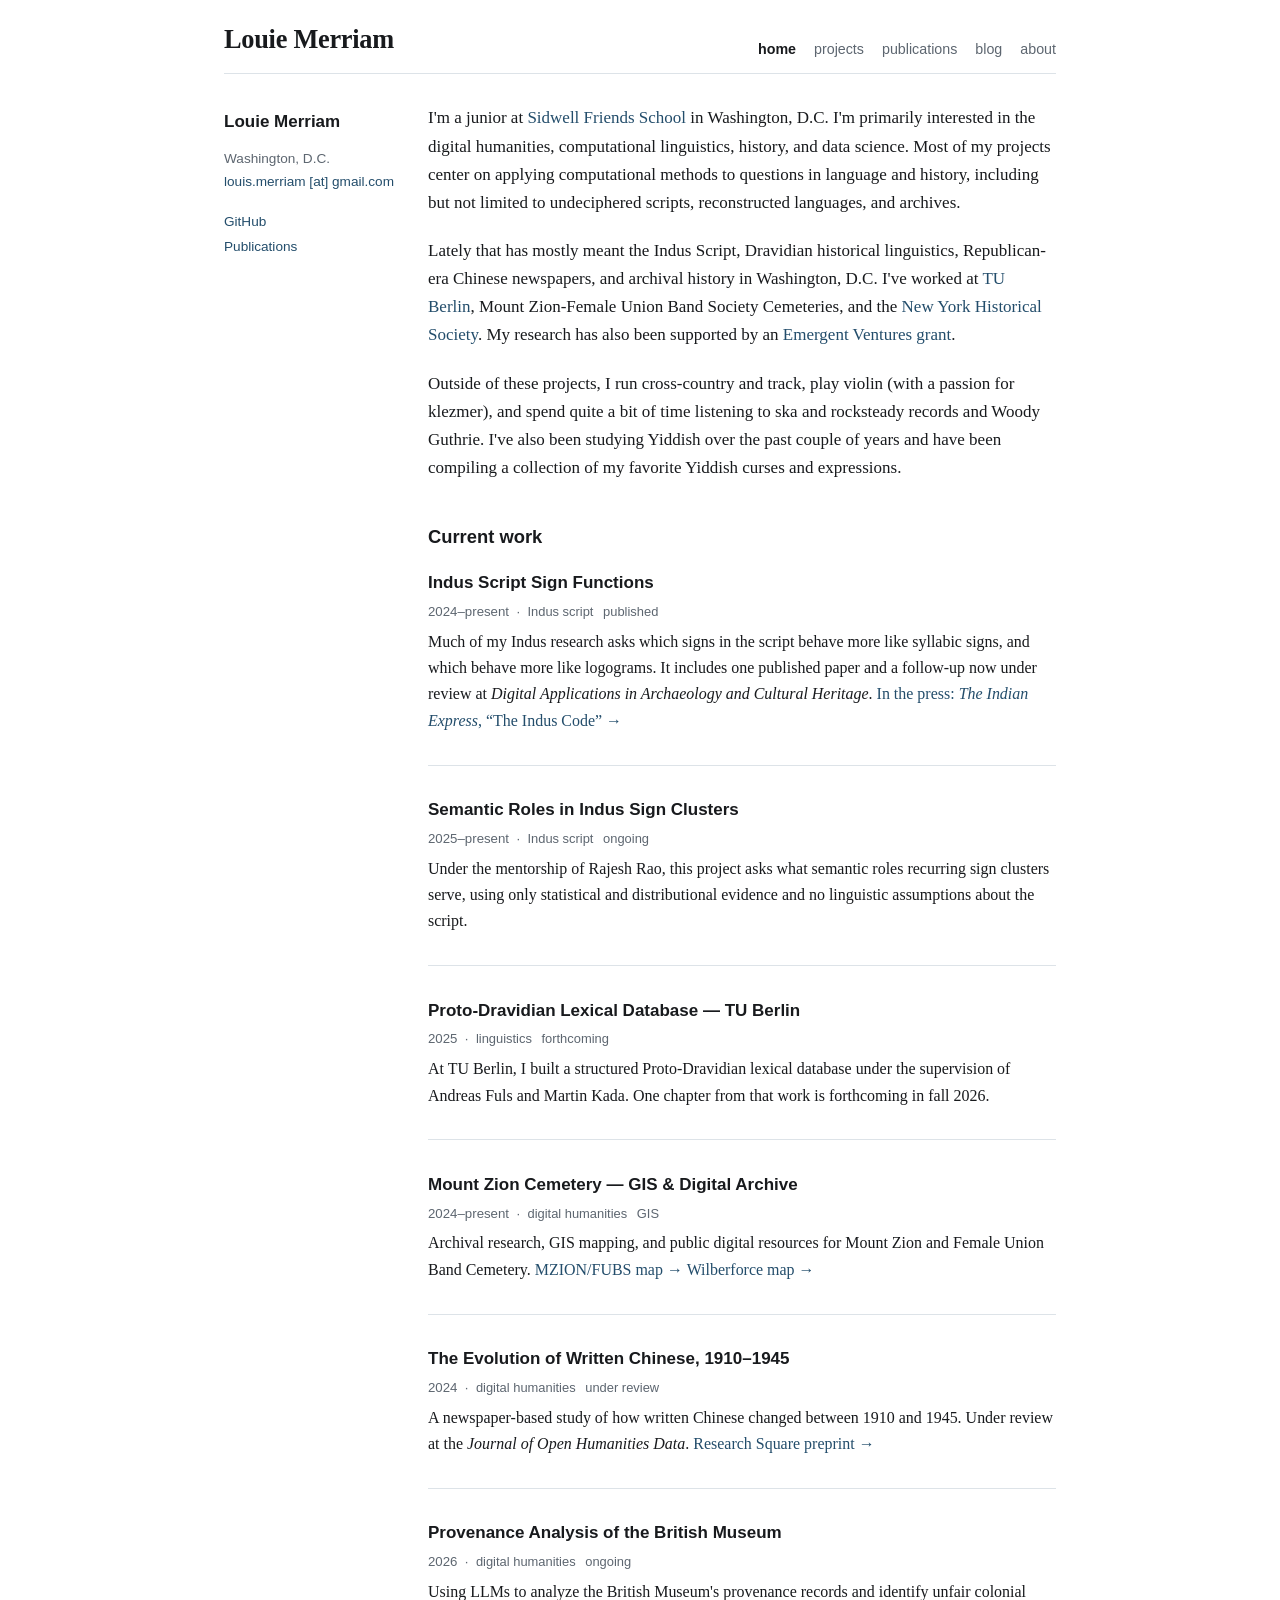
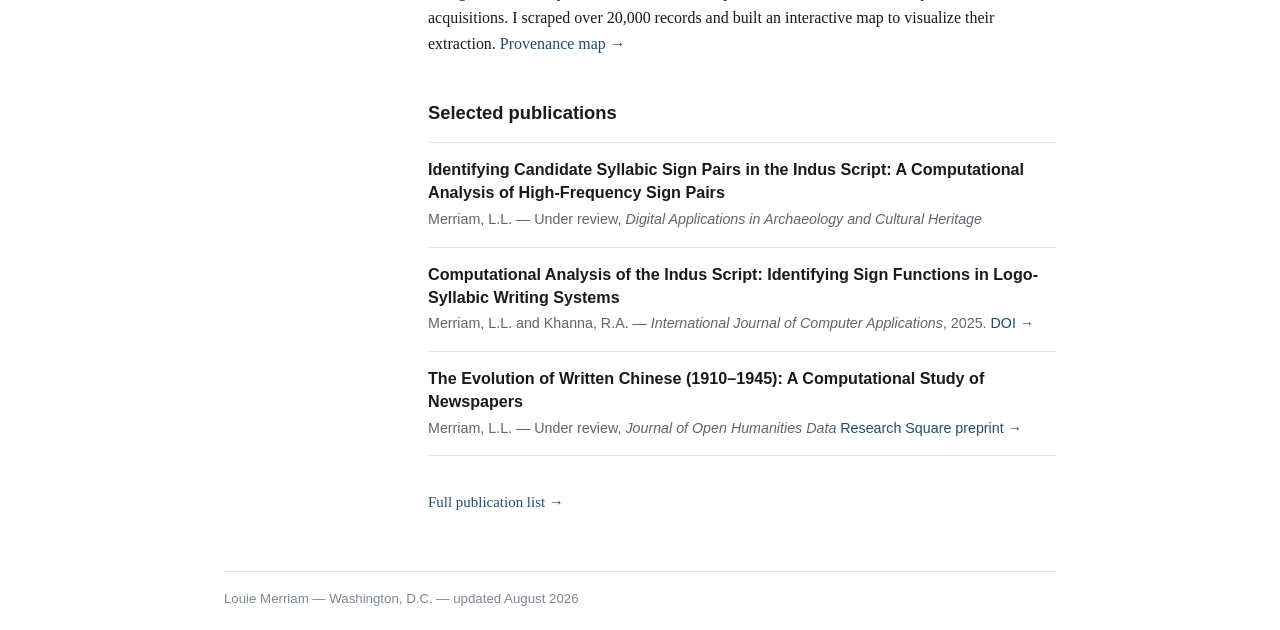
==== index.html @ 67950014 "Show provenance map image and link on British Museum project" ====
<!DOCTYPE html>
<html lang="en">
<head>
  <meta charset="UTF-8" />
  <meta name="google-site-verification" content="Kut7TgeoSuJ6l5cVgobscw1ENSbXZIxrDAJoOag9uU8" />
  <meta name="viewport" content="width=device-width, initial-scale=1.0" />
  <title>Louie Merriam</title>
  <meta name="description" content="Louie Merriam &mdash; researcher at Sidwell Friends School working on computational linguistics, undeciphered scripts, digital humanities, and archival history." />
  <meta property="og:title" content="Louie Merriam" />
  <meta property="og:description" content="Researcher working on computational linguistics, undeciphered scripts, digital humanities, and archival history." />
  <meta property="og:type" content="website" />
  <meta property="og:url" content="https://louie-merriam.github.io/" />
  <link rel="canonical" href="https://louie-merriam.github.io/" />
  <link rel="stylesheet" href="style.css" />
</head>
<body>

<div class="site-wrapper">

  <header>
    <div class="site-title"><a href="index.html">Louie Merriam</a></div>
    <nav>
      <a href="index.html" class="active">home</a>
      <a href="projects.html">projects</a>
      <a href="publications.html">publications</a>
      <a href="blog.html">blog</a>
      <a href="about.html">about</a>
    </nav>
  </header>

  <div class="page-body">

    <aside class="sidebar">
      <div class="name">Louie Merriam</div>
      <div class="contact">
        Washington, D.C.<br />
        <a href="mailto:louis.merriam@gmail.com">louis.merriam [at] gmail.com</a>
      </div>
      <div class="sidebar-links">
        <a href="https://github.com/Louie-Merriam" target="_blank">GitHub</a>
        <a href="publications.html">Publications</a>
      </div>
    </aside>

    <main class="main-content">

      <p>
        I'm a junior at <a href="https://www.sidwell.edu" target="_blank">Sidwell Friends School</a>
        in Washington, D.C. I'm primarily interested in the digital humanities,
        computational linguistics, history, and data science. Most of my projects
        center on applying computational methods to questions in language and history,
        including but not limited to undeciphered scripts, reconstructed languages,
        and archives.
      </p>

      <p>
        Lately that has mostly meant the Indus Script, Dravidian historical linguistics,
        Republican-era Chinese newspapers, and archival history in Washington, D.C.
        I've worked at <a href="https://www.tu.berlin/en/" target="_blank">TU Berlin</a>,
        Mount Zion-Female Union Band Society Cemeteries, and the
        <a href="https://www.nyhistory.org" target="_blank">New York Historical Society</a>.
        My research has also been supported by an
        <a href="https://www.mercatus.org/emergent-ventures" target="_blank">Emergent Ventures grant</a>.
      </p>

      <p>
        Outside of these projects, I run cross-country and track, play violin (with a
        passion for klezmer), and spend quite a bit of time listening to ska and
        rocksteady records and Woody Guthrie. I've also been studying Yiddish over the
        past couple of years and have been compiling a collection of my favorite
        Yiddish curses and expressions.
      </p>

      <h2 class="section-header">Current work</h2>

      <ul class="card-list">

        <li class="card">
          <div class="card-body">
            <div class="card-title">
              <a href="projects.html#indus-signs">Indus Script Sign Functions</a>
            </div>
            <div class="card-meta">2024&ndash;present &nbsp;&middot;&nbsp;
              <span class="tag">Indus script</span>
              <span class="tag">published</span>
            </div>
            <div class="card-desc">
              Much of my Indus research asks which signs in the script behave more like
              syllabic signs, and which behave more like logograms. It includes one
              published paper and a follow-up now under review at
              <em>Digital Applications in Archaeology and Cultural Heritage</em>.
              <a href="https://indianexpress.com/article/long-reads/indus-code-cracking-script-ai-statistics-10829038/" target="_blank">In the press: <em>The Indian Express</em>, &ldquo;The Indus Code&rdquo; &rarr;</a>
            </div>
          </div>
        </li>

        <li class="card">
          <div class="card-body">
            <div class="card-title">
              <a href="projects.html#indus-semantics">Semantic Roles in Indus Sign Clusters</a>
            </div>
            <div class="card-meta">2025&ndash;present &nbsp;&middot;&nbsp;
              <span class="tag">Indus script</span>
              <span class="tag">ongoing</span>
            </div>
            <div class="card-desc">
              Under the mentorship of Rajesh Rao, this project asks what semantic roles
              recurring sign clusters serve, using only statistical and distributional
              evidence and no linguistic assumptions about the script.
            </div>
          </div>
        </li>

        <li class="card">
          <div class="card-body">
            <div class="card-title">
              <a href="projects.html#dravidian">Proto-Dravidian Lexical Database &mdash; TU Berlin</a>
            </div>
            <div class="card-meta">2025 &nbsp;&middot;&nbsp;
              <span class="tag">linguistics</span>
              <span class="tag">forthcoming</span>
            </div>
            <div class="card-desc">
              At TU Berlin, I built a structured Proto-Dravidian lexical database under
              the supervision of Andreas Fuls and Martin Kada. One chapter from that work
              is forthcoming in fall 2026.
            </div>
          </div>
        </li>

        <li class="card">
          <div class="card-body">
            <div class="card-title">
              <a href="projects.html#cemetery">Mount Zion Cemetery &mdash; GIS &amp; Digital Archive</a>
            </div>
            <div class="card-meta">2024&ndash;present &nbsp;&middot;&nbsp;
              <span class="tag">digital humanities</span>
              <span class="tag">GIS</span>
            </div>
            <div class="card-desc">
              Archival research, GIS mapping, and public digital resources for Mount Zion
              and Female Union Band Cemetery.
              <a href="https://louie-merriam.github.io/MZIONFUBS-map/index.html" target="_blank">MZION/FUBS map &rarr;</a>
              <a href="https://louie-merriam.github.io/wilberforce-map/#16/38.9213/-77.0747" target="_blank">Wilberforce map &rarr;</a>
            </div>
          </div>
        </li>

        <li class="card">
          <div class="card-body">
            <div class="card-title">
              <a href="projects.html#chinese">The Evolution of Written Chinese, 1910&ndash;1945</a>
            </div>
            <div class="card-meta">2024 &nbsp;&middot;&nbsp;
              <span class="tag">digital humanities</span>
              <span class="tag">under review</span>
            </div>
            <div class="card-desc">
              A newspaper-based study of how written Chinese changed between 1910 and 1945.
              Under review at the
              <em>Journal of Open Humanities Data</em>.
              <a href="https://www.researchsquare.com/article/rs-7745967/v1" target="_blank">Research Square preprint &rarr;</a>
            </div>
          </div>
        </li>

        <li class="card">
          <div class="card-body">
            <div class="card-title">
              <a href="projects.html#british-museum">Provenance Analysis of the British Museum</a>
            </div>
            <div class="card-meta">2026 &nbsp;&middot;&nbsp;
              <span class="tag">digital humanities</span>
              <span class="tag">ongoing</span>
            </div>
            <div class="card-desc">
              Using LLMs to analyze the British Museum's provenance records and identify
              unfair colonial acquisitions. I scraped over 20,000 records and built an
              interactive map to visualize their extraction.
              <a href="https://louie-merriam.github.io/AfricanArtifactsRestitution/" target="_blank">Provenance map &rarr;</a>
            </div>
          </div>
        </li>

      </ul>

      <h2 class="section-header">Selected publications</h2>

      <ul class="pub-list">
        <li class="pub-item">
          <div class="pub-title">
            Identifying Candidate Syllabic Sign Pairs in the Indus Script: A Computational Analysis of High-Frequency Sign Pairs
          </div>
          <div class="pub-meta">
            Merriam, L.L. &mdash; Under review,
            <em>Digital Applications in Archaeology and Cultural Heritage</em>
          </div>
        </li>
        <li class="pub-item">
          <div class="pub-title">
            Computational Analysis of the Indus Script: Identifying Sign Functions in
            Logo-Syllabic Writing Systems
          </div>
          <div class="pub-meta">
            Merriam, L.L. and Khanna, R.A. &mdash;
            <em>International Journal of Computer Applications</em>, 2025.
            <a href="https://doi.org/10.5120/ijca2025926075" target="_blank">DOI &rarr;</a>
          </div>
        </li>
        <li class="pub-item">
          <div class="pub-title">
            The Evolution of Written Chinese (1910&ndash;1945): A Computational Study of Newspapers
          </div>
          <div class="pub-meta">
            Merriam, L.L. &mdash; Under review,
            <em>Journal of Open Humanities Data</em>
            <a href="https://www.researchsquare.com/article/rs-7745967/v1" target="_blank">Research Square preprint &rarr;</a>
          </div>
        </li>
      </ul>

      <p style="margin-top: 1em; font-size: 0.88rem;">
        <a href="publications.html">Full publication list &rarr;</a>
      </p>

    </main>

  </div>

  <footer>
    <div>Louie Merriam &mdash; Washington, D.C. &mdash; updated August 2026</div>
  </footer>

</div>

</body>
</html>
---- style.css ----
/* =========================================
   Louie Merriam - Personal Site Stylesheet
   ========================================= */

/* --- Reset & Base --- */
*, *::before, *::after {
  box-sizing: border-box;
  margin: 0;
  padding: 0;
}

:root {
  --accent:    #234d6b;
  --accent-lt: #234d6b;
  --text:      #181a1d;
  --muted:     #5d6670;
  --border:    #dde3e8;
  --bg:        #ffffff;
  --sidebar-w: 170px;
  --max-w:     880px;
}

html {
  font-size: 17px;
  scroll-behavior: smooth;
}

body {
  font-family: Georgia, 'Times New Roman', Times, serif;
  color: var(--text);
  background: var(--bg);
  line-height: 1.65;
}

a {
  color: var(--accent);
  text-decoration: none;
}

a:hover {
  text-decoration: underline;
  color: var(--accent-lt);
}

/* --- Site wrapper --- */
.site-wrapper {
  max-width: var(--max-w);
  margin: 0 auto;
  padding: 0 24px;
}

/* --- Header / Nav --- */
header {
  display: flex;
  justify-content: space-between;
  align-items: flex-end;
  flex-wrap: wrap;
  gap: 18px 28px;
  border-bottom: 1px solid var(--border);
  padding: 18px 0 12px;
}

.site-title {
  font-family: Georgia, 'Times New Roman', Times, serif;
  font-size: 1.55rem;
  font-weight: 600;
  letter-spacing: -0.01em;
  color: var(--text);
  margin-bottom: 0;
}

.site-title a {
  color: inherit;
}

nav {
  display: flex;
  gap: 18px;
  flex-wrap: wrap;
  padding-bottom: 0;
}

nav a {
  font-family: 'Helvetica Neue', Helvetica, Arial, sans-serif;
  font-size: 0.84rem;
  font-weight: 400;
  letter-spacing: 0;
  text-transform: none;
  color: var(--muted);
  padding-bottom: 0;
  border-bottom: none;
  transition: color 0.15s ease;
}

nav a:hover {
  color: var(--text);
  text-decoration: underline;
}

nav a.active {
  color: var(--text);
  font-weight: 600;
}

/* --- Main layout --- */
.page-body {
  display: grid;
  grid-template-columns: var(--sidebar-w) 1fr;
  gap: 34px;
  padding: 30px 0 56px;
}

/* Single-column pages (blog, projects list) */
.page-body.single-col {
  grid-template-columns: 1fr;
}

/* --- Sidebar --- */
.sidebar {
  padding-top: 4px;
}

.sidebar .name {
  font-family: 'Helvetica Neue', Helvetica, Arial, sans-serif;
  font-size: 1rem;
  font-weight: 600;
  margin-bottom: 10px;
  color: var(--text);
}

.sidebar .contact {
  font-size: 0.8rem;
  color: var(--muted);
  line-height: 1.7;
  font-family: 'Helvetica Neue', Helvetica, Arial, sans-serif;
}

.sidebar .contact a {
  color: var(--accent);
}

.sidebar-links {
  margin-top: 18px;
  display: flex;
  flex-direction: column;
  gap: 3px;
}

.sidebar-links a {
  font-family: 'Helvetica Neue', Helvetica, Arial, sans-serif;
  font-size: 0.8rem;
  color: var(--accent);
}

/* --- Main content --- */
.main-content {
  min-width: 0;
  max-width: 42rem;
}

.page-body.single-col .main-content {
  max-width: 46rem;
}

.projects-content {
  max-width: none;
}

.main-content p {
  margin-bottom: 1.2em;
}

.main-content p:last-child {
  margin-bottom: 0;
}

/* --- Section headers --- */
.section-header {
  font-family: 'Helvetica Neue', Helvetica, Arial, sans-serif;
  font-size: 1.08rem;
  font-weight: 600;
  margin: 2.2em 0 0.75em;
  padding-bottom: 0;
  border-bottom: none;
  color: var(--text);
  clear: both;
}

.section-header:first-child {
  margin-top: 0;
}

/* --- Cards (projects / blog) --- */
.card-list {
  list-style: none;
  margin-top: 1em;
}

.card {
  display: block;
  margin-bottom: 1.8em;
  padding-bottom: 1.8em;
  border-bottom: 1px solid var(--border);
}

.card:last-child {
  border-bottom: none;
  margin-bottom: 0;
  padding-bottom: 0;
}

.card-body {
  flex: 1;
  min-width: 0;
}

.card-title {
  font-family: 'Helvetica Neue', Helvetica, Arial, sans-serif;
  font-weight: 600;
  font-size: 1rem;
  margin-bottom: 0.2em;
  color: var(--text);
}

.card-title a {
  color: inherit;
}

.card-title a:hover {
  color: var(--accent);
  text-decoration: none;
}

.card-meta {
  font-family: 'Helvetica Neue', Helvetica, Arial, sans-serif;
  font-size: 0.78rem;
  color: var(--muted);
  margin-bottom: 0.45em;
  letter-spacing: 0;
}

.card-desc {
  font-size: 0.94rem;
  color: var(--text);
}

.card-desc p {
  margin-bottom: 0.8em;
}

.card-desc p:last-child {
  margin-bottom: 0;
}

.card-has-img {
  display: flex;
  gap: 18px;
  align-items: flex-start;
}

.card-image-wrap {
  flex: 0 0 150px;
}

.card-img {
  display: block;
  width: 100%;
  aspect-ratio: 5 / 4;
  object-fit: cover;
  border: none;
  border-radius: 0;
  background: transparent;
}

.projects-content .card-has-img {
  display: grid;
  grid-template-columns: 180px minmax(0, 1fr);
  gap: 24px;
  align-items: start;
}

.projects-content .card-image-wrap {
  width: 180px;
}

.projects-content .card-img {
  width: 180px;
  aspect-ratio: 4 / 3;
}

.feature-figure {
  margin: 0;
  padding: 0;
  border: none;
  background: transparent;
  border-radius: 0;
  overflow: visible;
  box-shadow: none;
}

.feature-figure img {
  display: block;
  width: 100%;
  height: auto;
}

.feature-figure figcaption {
  margin-top: 0.45rem;
  font-family: 'Helvetica Neue', Helvetica, Arial, sans-serif;
  font-size: 0.74rem;
  line-height: 1.45;
  color: var(--muted);
  letter-spacing: 0;
}

.feature-figure-block {
  max-width: 560px;
  margin: 0 0 1.35rem;
}

.feature-figure-wide {
  max-width: 460px;
  margin: 1rem 0 1.35rem;
}

.feature-figure-wide img {
  aspect-ratio: 16 / 10;
  object-fit: cover;
  object-position: center;
}

/* --- Blog post page --- */
.post-header {
  margin-bottom: 2em;
  padding-bottom: 1em;
  border-bottom: 1px solid var(--border);
}

.post-title {
  font-family: 'Helvetica Neue', Helvetica, Arial, sans-serif;
  font-size: 1.7rem;
  font-weight: 700;
  line-height: 1.25;
  margin-bottom: 0.4em;
}

.post-meta {
  font-family: 'Helvetica Neue', Helvetica, Arial, sans-serif;
  font-size: 0.82rem;
  color: var(--muted);
}

.post-body p {
  margin-bottom: 1.3em;
}

.post-body h2 {
  font-family: 'Helvetica Neue', Helvetica, Arial, sans-serif;
  font-size: 1.15rem;
  font-weight: 700;
  margin: 2em 0 0.6em;
}

/* --- Tag pills --- */
.tag {
  display: inline-block;
  font-family: 'Helvetica Neue', Helvetica, Arial, sans-serif;
  font-size: 0.76rem;
  font-weight: 400;
  letter-spacing: 0;
  text-transform: none;
  background: transparent;
  color: var(--muted);
  padding: 0;
  border-radius: 0;
  margin-right: 0.35rem;
}

/* --- Back link --- */
.back-link {
  font-family: 'Helvetica Neue', Helvetica, Arial, sans-serif;
  font-size: 0.82rem;
  color: var(--muted);
  display: inline-block;
  margin-bottom: 1.5em;
}

.back-link:hover {
  color: var(--text);
  text-decoration: none;
}

/* --- Publications --- */
.pub-list {
  list-style: none;
  margin-top: 0.8em;
  margin-bottom: 2em;
}

.pub-item {
  padding: 0.9em 0;
  border-bottom: 1px solid var(--border);
}

.pub-item:first-child {
  border-top: 1px solid var(--border);
}

.pub-title {
  font-family: 'Helvetica Neue', Helvetica, Arial, sans-serif;
  font-size: 0.95rem;
  font-weight: 600;
  color: var(--text);
  margin-bottom: 0.25em;
  line-height: 1.4;
}

.pub-meta {
  font-size: 0.84rem;
  color: var(--muted);
  font-family: 'Helvetica Neue', Helvetica, Arial, sans-serif;
}

.pub-note {
  font-size: 0.84rem;
  color: var(--muted);
  margin-top: 0.4em;
  font-style: italic;
}

.pub-status {
  display: inline-block;
  font-family: 'Helvetica Neue', Helvetica, Arial, sans-serif;
  font-size: 0.72rem;
  font-weight: 500;
  letter-spacing: 0;
  text-transform: none;
  padding: 0;
  border-radius: 0;
  margin-left: 0.35rem;
  vertical-align: middle;
}

.pub-status.review {
  background: transparent;
  color: var(--muted);
}

.pub-status.forthcoming {
  background: transparent;
  color: var(--muted);
}

/* --- Section subheader --- */
.section-subheader {
  font-family: 'Helvetica Neue', Helvetica, Arial, sans-serif;
  font-size: 0.82rem;
  font-weight: 700;
  letter-spacing: 0.07em;
  text-transform: uppercase;
  color: var(--muted);
  margin: 2em 0 0.2em;
}

/* --- CV entries (about page) --- */
.cv-entry {
  margin-bottom: 1.6em;
  padding-bottom: 1.6em;
  border-bottom: 1px solid var(--border);
}

.cv-entry:last-of-type {
  border-bottom: none;
}

.cv-where {
  font-family: 'Helvetica Neue', Helvetica, Arial, sans-serif;
  font-size: 0.95rem;
  color: var(--text);
  margin-bottom: 0.15em;
}

.cv-when {
  font-family: 'Helvetica Neue', Helvetica, Arial, sans-serif;
  font-size: 0.78rem;
  color: var(--muted);
  margin-bottom: 0.4em;
}

.cv-detail {
  font-size: 0.91rem;
  color: var(--muted);
  line-height: 1.65;
}

.cv-list {
  list-style: none;
  margin-top: 0.5em;
}

.cv-list li {
  padding: 0.6em 0;
  border-bottom: 1px solid var(--border);
  font-size: 0.91rem;
  line-height: 1.55;
}

.cv-list li:first-child {
  border-top: 1px solid var(--border);
}

/* --- Footer --- */
footer {
  border-top: 1px solid var(--border);
  padding: 16px 0 20px;
  font-family: 'Helvetica Neue', Helvetica, Arial, sans-serif;
  font-size: 0.78rem;
  color: #7d8791;
}

.inline-photo {
  display: block;
  width: 260px;
  max-width: 58%;
  margin: 0.75rem 0 0;
}

.inline-photo img {
  display: block;
  width: 100%;
  height: auto;
}

.inline-photo-caption {
  display: block;
  margin-top: 0.35rem;
  font-family: 'Helvetica Neue', Helvetica, Arial, sans-serif;
  font-size: 0.72rem;
  line-height: 1.4;
  color: var(--muted);
}

/* --- Responsive --- */
@media (max-width: 640px) {
  header {
    align-items: flex-start;
  }

  .page-body {
    grid-template-columns: 1fr;
    gap: 28px;
  }

  .sidebar {
    border-bottom: 1px solid var(--border);
    padding-bottom: 24px;
  }

  nav {
    gap: 16px;
    flex-wrap: wrap;
  }

  .card-has-img {
    flex-direction: column;
    gap: 14px;
  }

  .projects-content .card-has-img {
    grid-template-columns: 1fr;
    gap: 14px;
  }

  .card-image-wrap {
    flex: none;
    width: 100%;
  }

  .projects-content .card-image-wrap,
  .projects-content .card-img {
    width: 100%;
  }

  .card-img {
    aspect-ratio: 16 / 9;
  }

  .feature-figure-block {
    max-width: 100%;
  }

  .inline-photo {
    display: block;
    width: 100%;
    max-width: 260px;
    margin: 0.9rem 0 0;
  }
}

.press-note {
  font-size: 0.88rem;
}
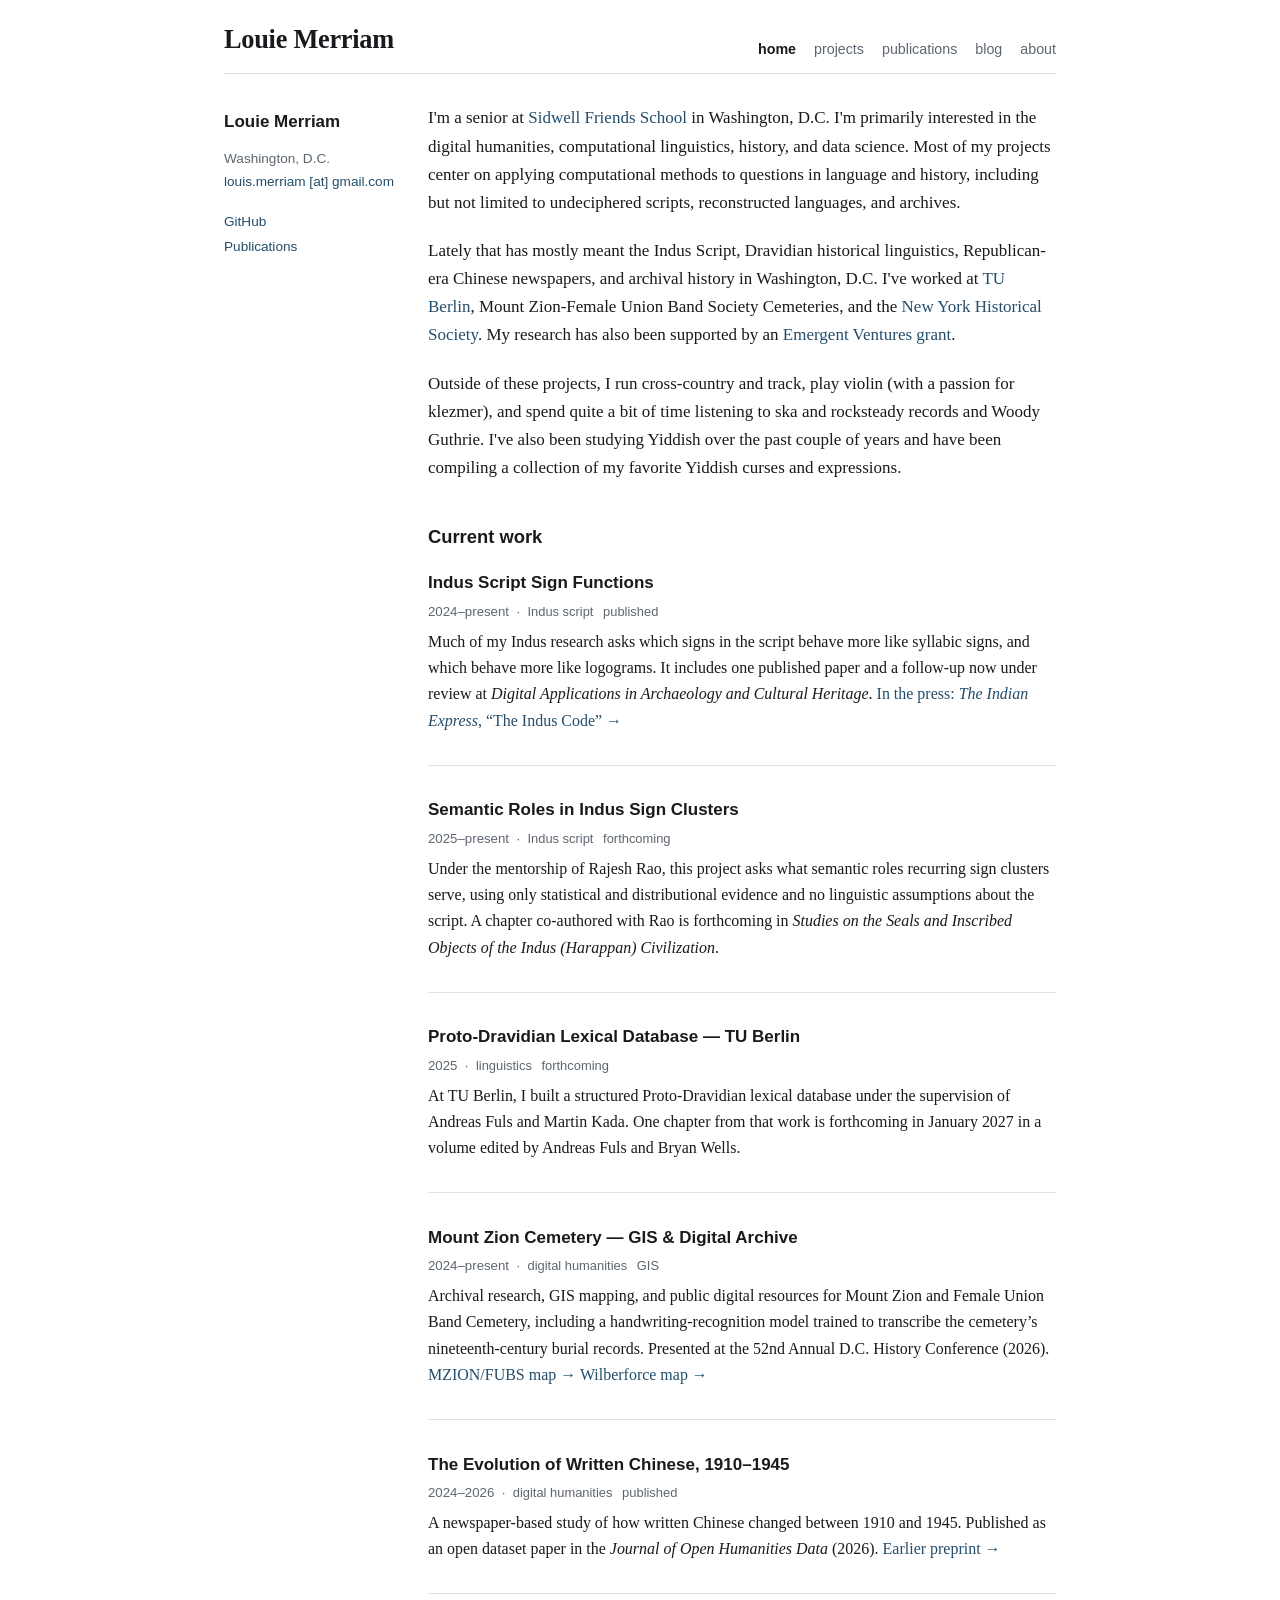
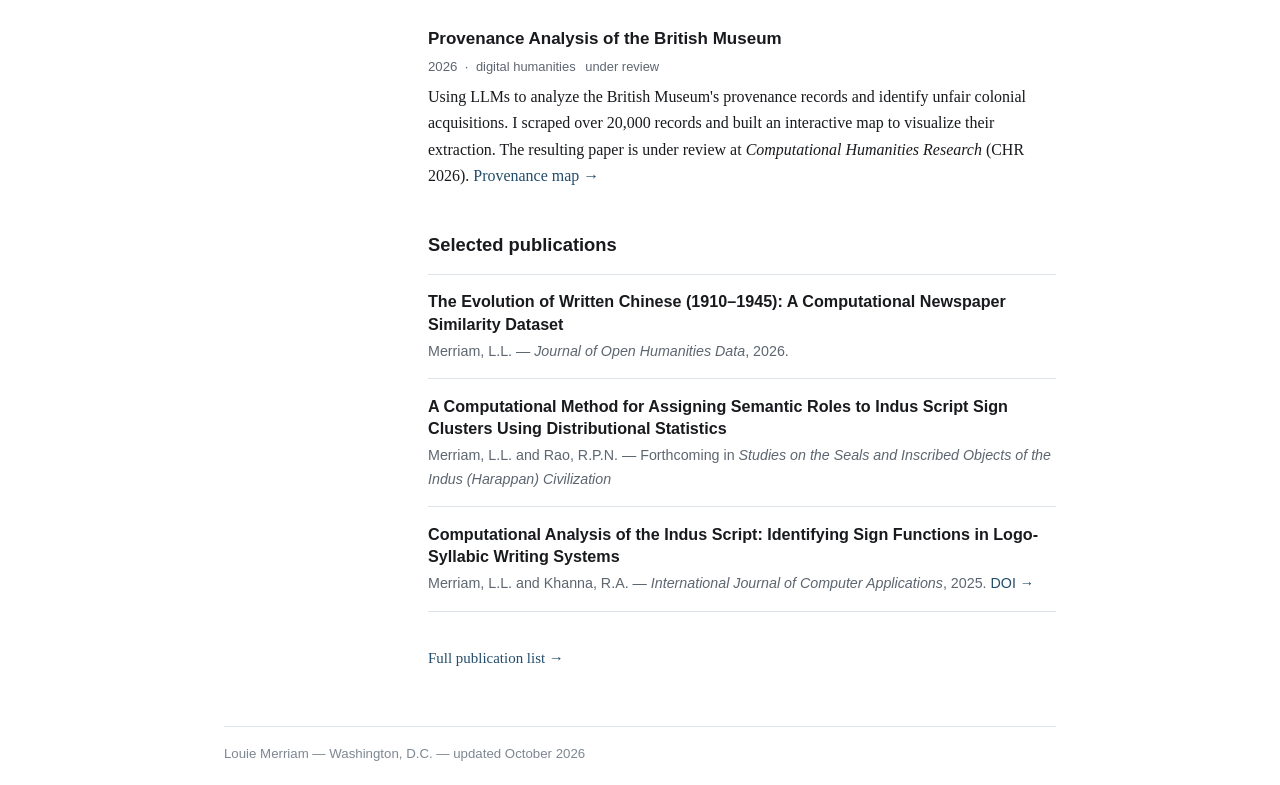
==== commit ad5886a4: "Update publications, project statuses, and honors for fall 2026" ====
--- a/index.html
+++ b/index.html
@@ -45,7 +45,7 @@
     <main class="main-content">
 
       <p>
-        I'm a junior at <a href="https://www.sidwell.edu" target="_blank">Sidwell Friends School</a>
+        I'm a senior at <a href="https://www.sidwell.edu" target="_blank">Sidwell Friends School</a>
         in Washington, D.C. I'm primarily interested in the digital humanities,
         computational linguistics, history, and data science. Most of my projects
         center on applying computational methods to questions in language and history,
@@ -101,12 +101,14 @@
             </div>
             <div class="card-meta">2025&ndash;present &nbsp;&middot;&nbsp;
               <span class="tag">Indus script</span>
-              <span class="tag">ongoing</span>
+              <span class="tag">forthcoming</span>
             </div>
             <div class="card-desc">
               Under the mentorship of Rajesh Rao, this project asks what semantic roles
               recurring sign clusters serve, using only statistical and distributional
-              evidence and no linguistic assumptions about the script.
+              evidence and no linguistic assumptions about the script. A chapter
+              co-authored with Rao is forthcoming in <em>Studies on the Seals and
+              Inscribed Objects of the Indus (Harappan) Civilization</em>.
             </div>
           </div>
         </li>
@@ -123,7 +125,8 @@
             <div class="card-desc">
               At TU Berlin, I built a structured Proto-Dravidian lexical database under
               the supervision of Andreas Fuls and Martin Kada. One chapter from that work
-              is forthcoming in fall 2026.
+              is forthcoming in January 2027 in a volume edited by Andreas Fuls and
+              Bryan Wells.
             </div>
           </div>
         </li>
@@ -139,7 +142,9 @@
             </div>
             <div class="card-desc">
               Archival research, GIS mapping, and public digital resources for Mount Zion
-              and Female Union Band Cemetery.
+              and Female Union Band Cemetery, including a handwriting-recognition model
+              trained to transcribe the cemetery&rsquo;s nineteenth-century burial records.
+              Presented at the 52nd Annual D.C. History Conference (2026).
               <a href="https://louie-merriam.github.io/MZIONFUBS-map/index.html" target="_blank">MZION/FUBS map &rarr;</a>
               <a href="https://louie-merriam.github.io/wilberforce-map/#16/38.9213/-77.0747" target="_blank">Wilberforce map &rarr;</a>
             </div>
@@ -151,32 +156,33 @@
             <div class="card-title">
               <a href="projects.html#chinese">The Evolution of Written Chinese, 1910&ndash;1945</a>
             </div>
-            <div class="card-meta">2024 &nbsp;&middot;&nbsp;
+            <div class="card-meta">2024&ndash;2026 &nbsp;&middot;&nbsp;
+              <span class="tag">digital humanities</span>
+              <span class="tag">published</span>
+            </div>
+            <div class="card-desc">
+              A newspaper-based study of how written Chinese changed between 1910 and 1945.
+              Published as an open dataset paper in the
+              <em>Journal of Open Humanities Data</em> (2026).
+              <a href="https://www.researchsquare.com/article/rs-7745967/v1" target="_blank">Earlier preprint &rarr;</a>
+            </div>
+          </div>
+        </li>
+
+        <li class="card">
+          <div class="card-body">
+            <div class="card-title">
+              <a href="projects.html#british-museum">Provenance Analysis of the British Museum</a>
+            </div>
+            <div class="card-meta">2026 &nbsp;&middot;&nbsp;
               <span class="tag">digital humanities</span>
               <span class="tag">under review</span>
             </div>
             <div class="card-desc">
-              A newspaper-based study of how written Chinese changed between 1910 and 1945.
-              Under review at the
-              <em>Journal of Open Humanities Data</em>.
-              <a href="https://www.researchsquare.com/article/rs-7745967/v1" target="_blank">Research Square preprint &rarr;</a>
-            </div>
-          </div>
-        </li>
-
-        <li class="card">
-          <div class="card-body">
-            <div class="card-title">
-              <a href="projects.html#british-museum">Provenance Analysis of the British Museum</a>
-            </div>
-            <div class="card-meta">2026 &nbsp;&middot;&nbsp;
-              <span class="tag">digital humanities</span>
-              <span class="tag">ongoing</span>
-            </div>
-            <div class="card-desc">
               Using LLMs to analyze the British Museum's provenance records and identify
               unfair colonial acquisitions. I scraped over 20,000 records and built an
-              interactive map to visualize their extraction.
+              interactive map to visualize their extraction. The resulting paper is under
+              review at <em>Computational Humanities Research</em> (CHR 2026).
               <a href="https://louie-merriam.github.io/AfricanArtifactsRestitution/" target="_blank">Provenance map &rarr;</a>
             </div>
           </div>
@@ -189,11 +195,21 @@
       <ul class="pub-list">
         <li class="pub-item">
           <div class="pub-title">
-            Identifying Candidate Syllabic Sign Pairs in the Indus Script: A Computational Analysis of High-Frequency Sign Pairs
+            The Evolution of Written Chinese (1910&ndash;1945): A Computational Newspaper Similarity Dataset
           </div>
           <div class="pub-meta">
-            Merriam, L.L. &mdash; Under review,
-            <em>Digital Applications in Archaeology and Cultural Heritage</em>
+            Merriam, L.L. &mdash;
+            <em>Journal of Open Humanities Data</em>, 2026.
+          </div>
+        </li>
+        <li class="pub-item">
+          <div class="pub-title">
+            A Computational Method for Assigning Semantic Roles to Indus Script Sign Clusters
+            Using Distributional Statistics
+          </div>
+          <div class="pub-meta">
+            Merriam, L.L. and Rao, R.P.N. &mdash; Forthcoming in
+            <em>Studies on the Seals and Inscribed Objects of the Indus (Harappan) Civilization</em>
           </div>
         </li>
         <li class="pub-item">
@@ -207,16 +223,6 @@
             <a href="https://doi.org/10.5120/ijca2025926075" target="_blank">DOI &rarr;</a>
           </div>
         </li>
-        <li class="pub-item">
-          <div class="pub-title">
-            The Evolution of Written Chinese (1910&ndash;1945): A Computational Study of Newspapers
-          </div>
-          <div class="pub-meta">
-            Merriam, L.L. &mdash; Under review,
-            <em>Journal of Open Humanities Data</em>
-            <a href="https://www.researchsquare.com/article/rs-7745967/v1" target="_blank">Research Square preprint &rarr;</a>
-          </div>
-        </li>
       </ul>
 
       <p style="margin-top: 1em; font-size: 0.88rem;">
@@ -228,7 +234,7 @@
   </div>
 
   <footer>
-    <div>Louie Merriam &mdash; Washington, D.C. &mdash; updated August 2026</div>
+    <div>Louie Merriam &mdash; Washington, D.C. &mdash; updated October 2026</div>
   </footer>
 
 </div>
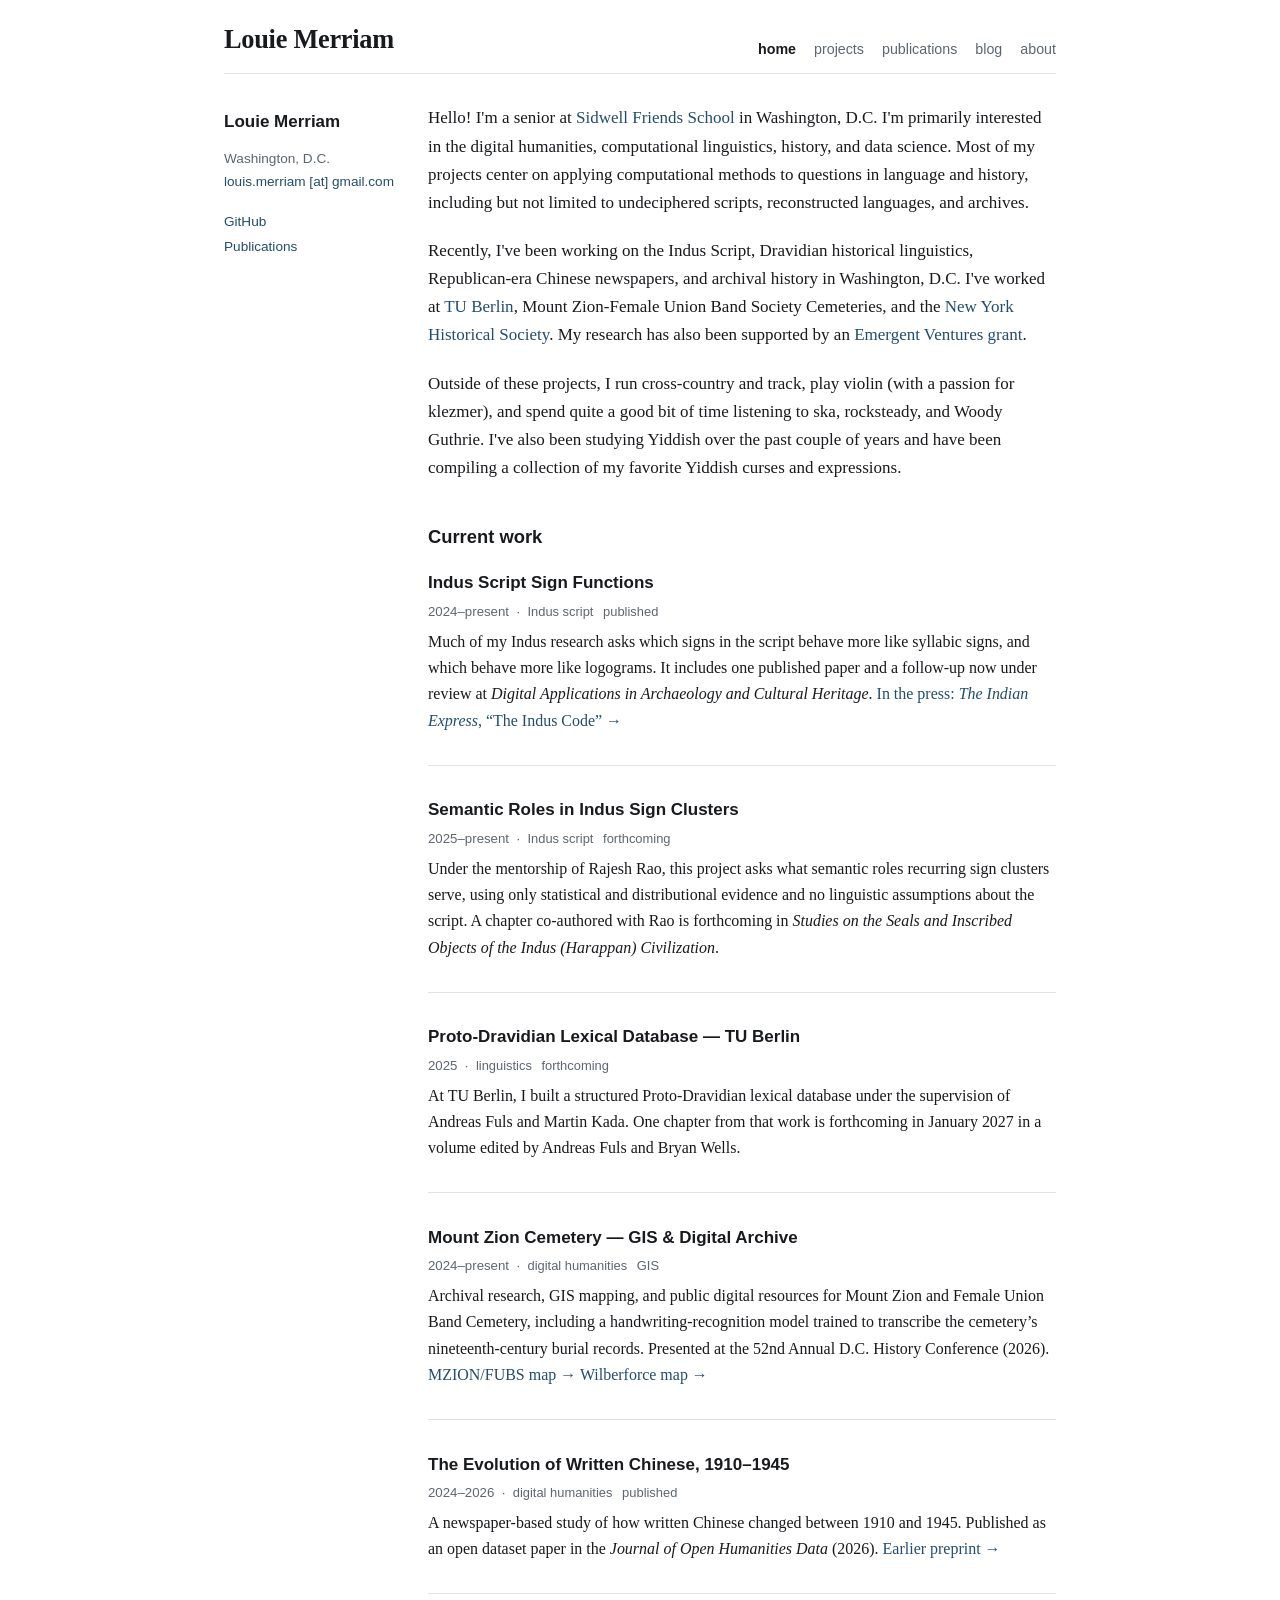
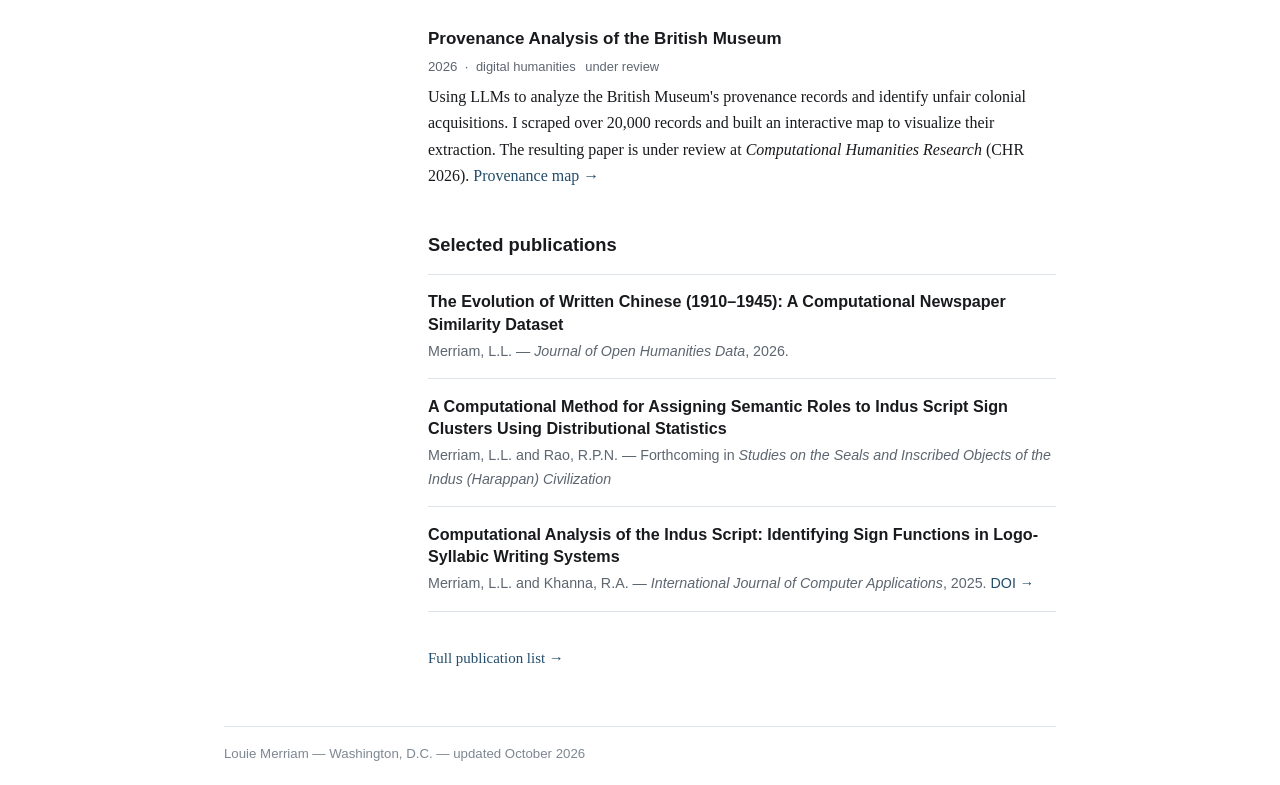
==== commit ce0751f2: "Revise bio and project text" ====
--- a/index.html
+++ b/index.html
@@ -45,7 +45,7 @@
     <main class="main-content">
 
       <p>
-        I'm a senior at <a href="https://www.sidwell.edu" target="_blank">Sidwell Friends School</a>
+        Hello! I'm a senior at <a href="https://www.sidwell.edu" target="_blank">Sidwell Friends School</a>
         in Washington, D.C. I'm primarily interested in the digital humanities,
         computational linguistics, history, and data science. Most of my projects
         center on applying computational methods to questions in language and history,
@@ -54,7 +54,7 @@
       </p>
 
       <p>
-        Lately that has mostly meant the Indus Script, Dravidian historical linguistics,
+        Recently, I've been working on the Indus Script, Dravidian historical linguistics,
         Republican-era Chinese newspapers, and archival history in Washington, D.C.
         I've worked at <a href="https://www.tu.berlin/en/" target="_blank">TU Berlin</a>,
         Mount Zion-Female Union Band Society Cemeteries, and the
@@ -65,8 +65,8 @@
 
       <p>
         Outside of these projects, I run cross-country and track, play violin (with a
-        passion for klezmer), and spend quite a bit of time listening to ska and
-        rocksteady records and Woody Guthrie. I've also been studying Yiddish over the
+        passion for klezmer), and spend quite a good bit of time listening to ska,
+        rocksteady, and Woody Guthrie. I've also been studying Yiddish over the
         past couple of years and have been compiling a collection of my favorite
         Yiddish curses and expressions.
       </p>
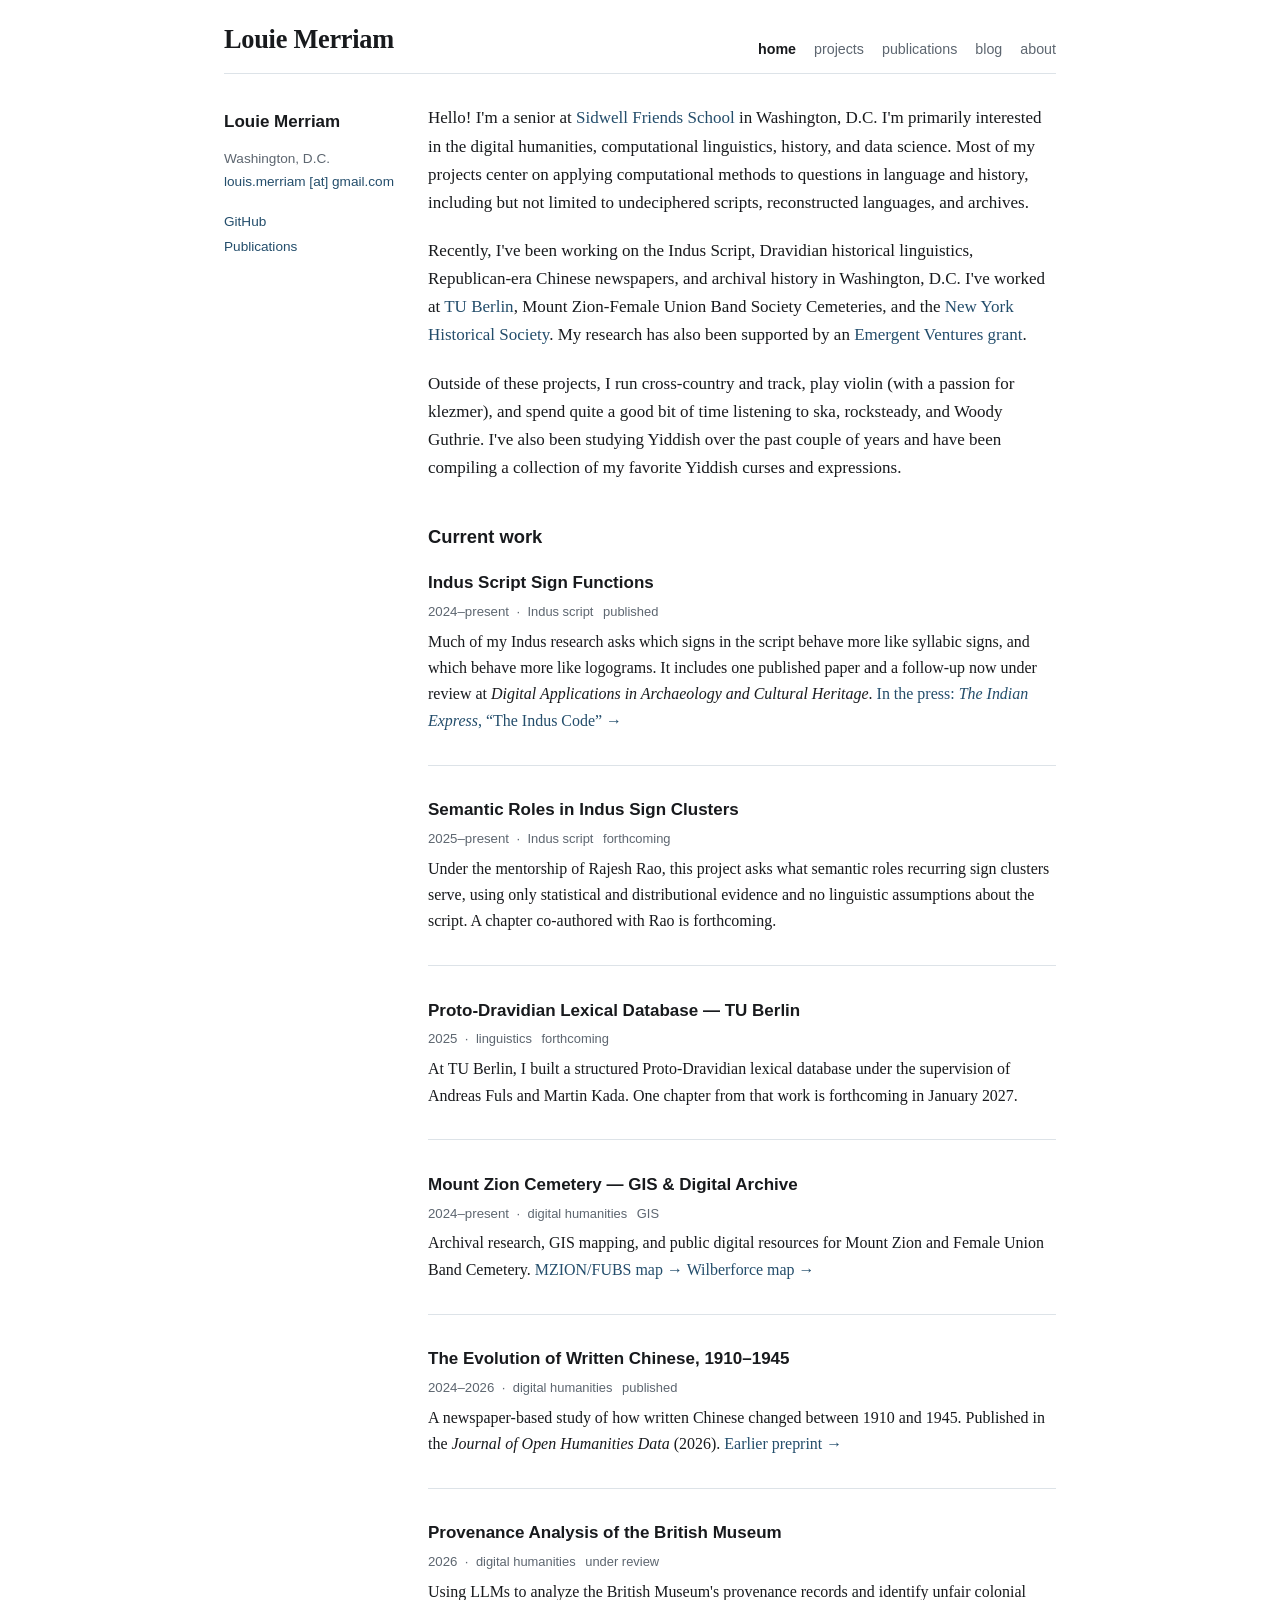
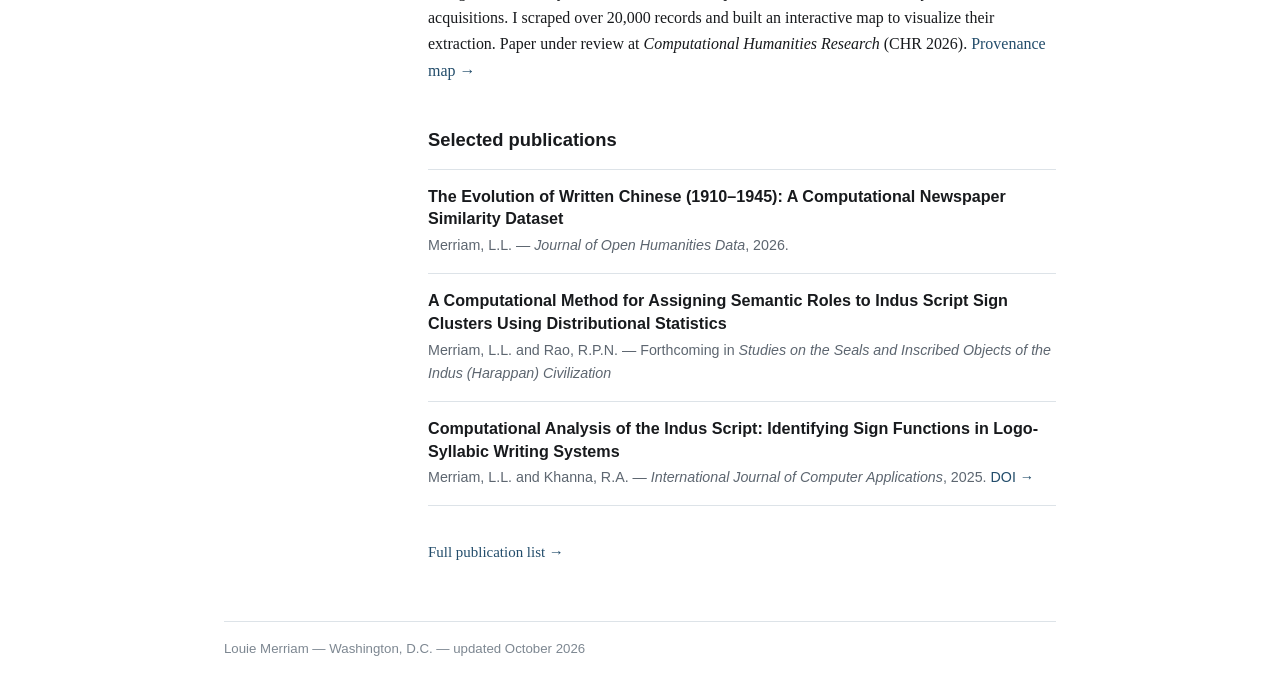
==== commit fc940c7c: "Trim project and publication descriptions" ====
--- a/index.html
+++ b/index.html
@@ -107,8 +107,7 @@
               Under the mentorship of Rajesh Rao, this project asks what semantic roles
               recurring sign clusters serve, using only statistical and distributional
               evidence and no linguistic assumptions about the script. A chapter
-              co-authored with Rao is forthcoming in <em>Studies on the Seals and
-              Inscribed Objects of the Indus (Harappan) Civilization</em>.
+              co-authored with Rao is forthcoming.
             </div>
           </div>
         </li>
@@ -125,8 +124,7 @@
             <div class="card-desc">
               At TU Berlin, I built a structured Proto-Dravidian lexical database under
               the supervision of Andreas Fuls and Martin Kada. One chapter from that work
-              is forthcoming in January 2027 in a volume edited by Andreas Fuls and
-              Bryan Wells.
+              is forthcoming in January 2027.
             </div>
           </div>
         </li>
@@ -142,9 +140,7 @@
             </div>
             <div class="card-desc">
               Archival research, GIS mapping, and public digital resources for Mount Zion
-              and Female Union Band Cemetery, including a handwriting-recognition model
-              trained to transcribe the cemetery&rsquo;s nineteenth-century burial records.
-              Presented at the 52nd Annual D.C. History Conference (2026).
+              and Female Union Band Cemetery.
               <a href="https://louie-merriam.github.io/MZIONFUBS-map/index.html" target="_blank">MZION/FUBS map &rarr;</a>
               <a href="https://louie-merriam.github.io/wilberforce-map/#16/38.9213/-77.0747" target="_blank">Wilberforce map &rarr;</a>
             </div>
@@ -162,8 +158,7 @@
             </div>
             <div class="card-desc">
               A newspaper-based study of how written Chinese changed between 1910 and 1945.
-              Published as an open dataset paper in the
-              <em>Journal of Open Humanities Data</em> (2026).
+              Published in the <em>Journal of Open Humanities Data</em> (2026).
               <a href="https://www.researchsquare.com/article/rs-7745967/v1" target="_blank">Earlier preprint &rarr;</a>
             </div>
           </div>
@@ -181,8 +176,8 @@
             <div class="card-desc">
               Using LLMs to analyze the British Museum's provenance records and identify
               unfair colonial acquisitions. I scraped over 20,000 records and built an
-              interactive map to visualize their extraction. The resulting paper is under
-              review at <em>Computational Humanities Research</em> (CHR 2026).
+              interactive map to visualize their extraction. Paper under review at
+              <em>Computational Humanities Research</em> (CHR 2026).
               <a href="https://louie-merriam.github.io/AfricanArtifactsRestitution/" target="_blank">Provenance map &rarr;</a>
             </div>
           </div>
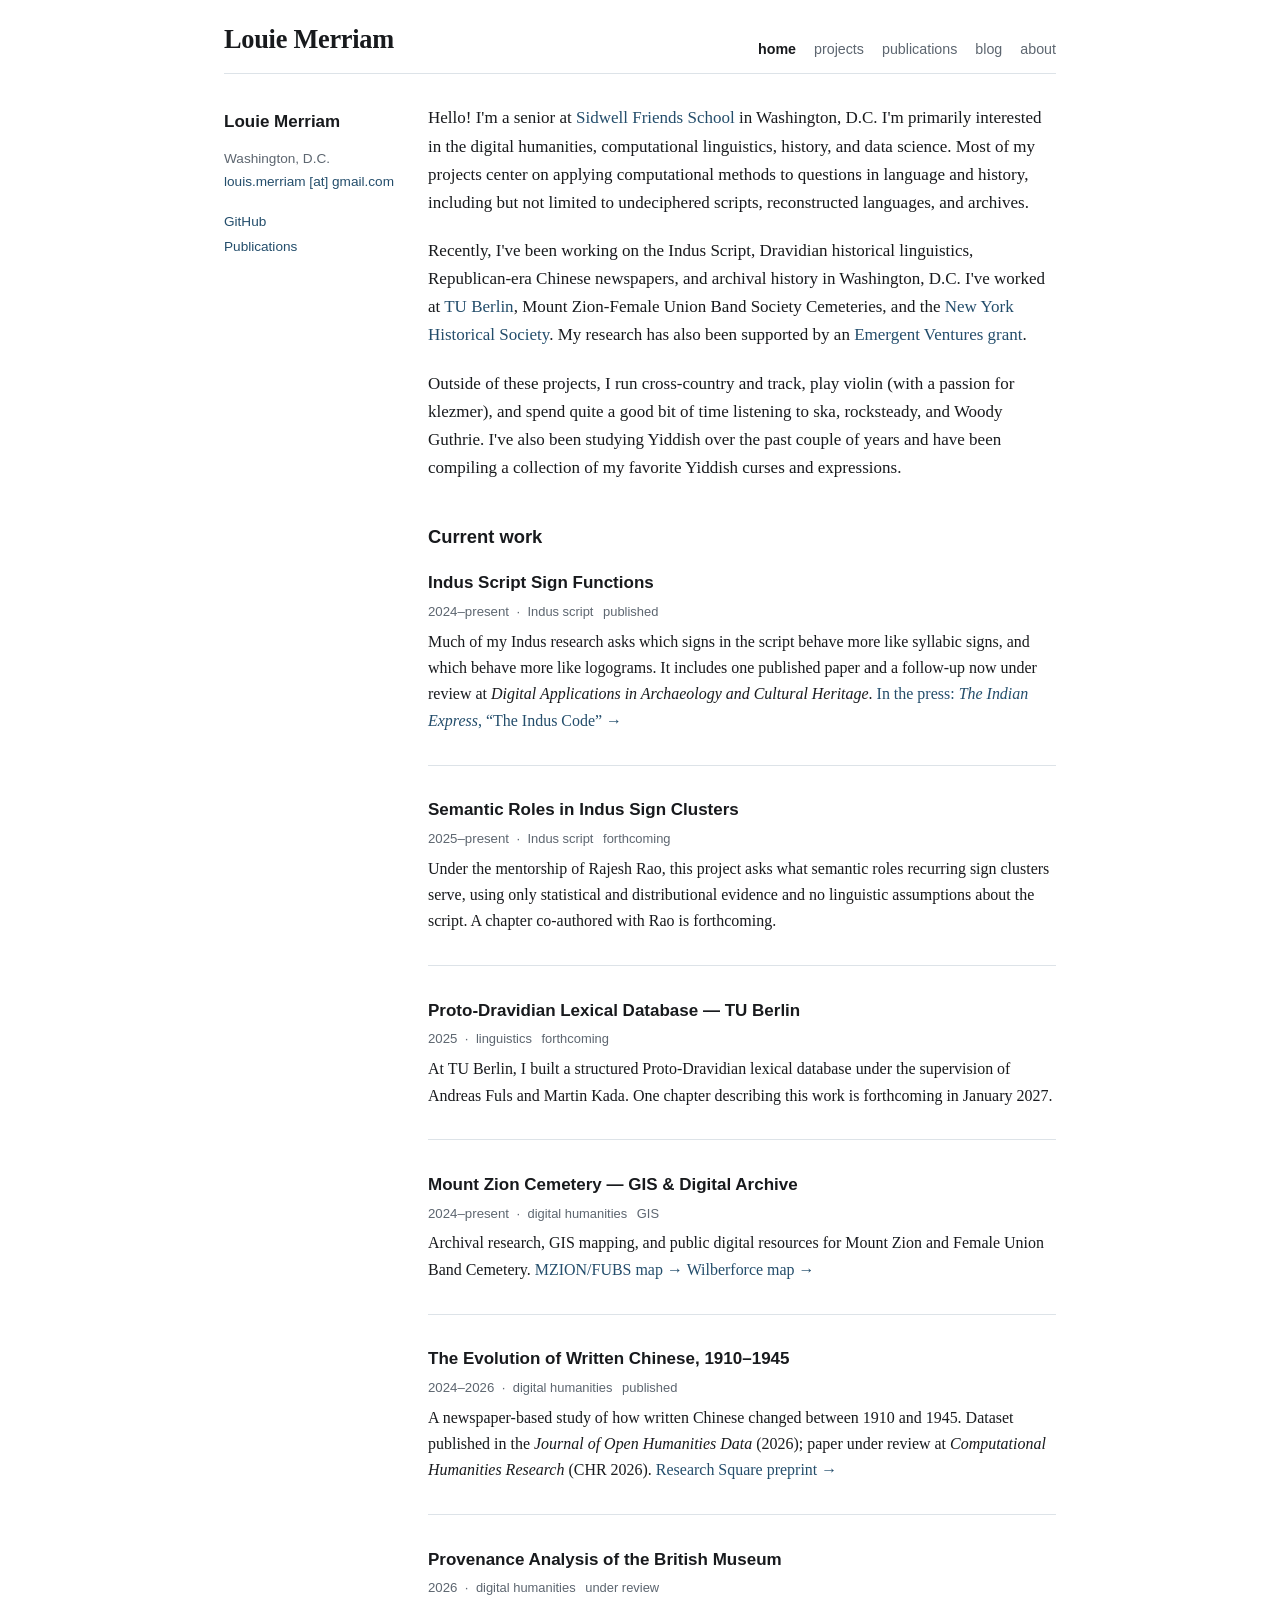
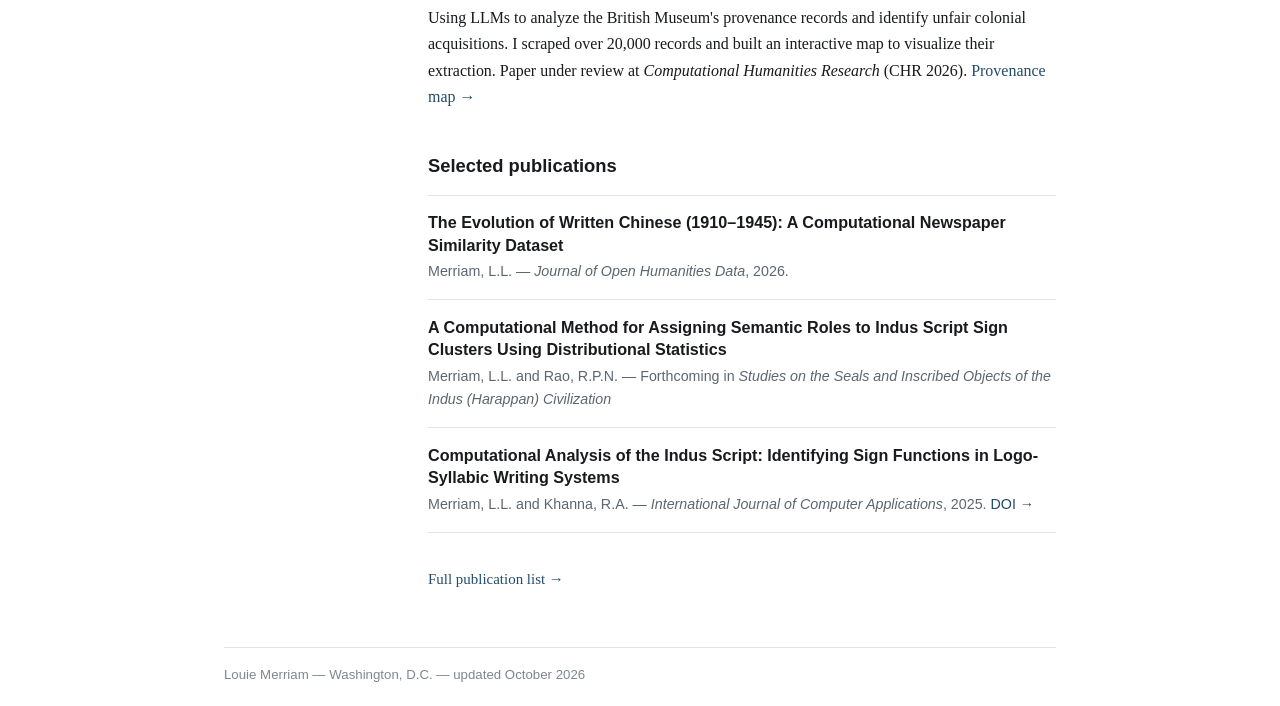
==== commit 4bf22070: "Separate the Chinese dataset paper from the CHR submission; apply edits" ====
--- a/index.html
+++ b/index.html
@@ -123,8 +123,8 @@
             </div>
             <div class="card-desc">
               At TU Berlin, I built a structured Proto-Dravidian lexical database under
-              the supervision of Andreas Fuls and Martin Kada. One chapter from that work
-              is forthcoming in January 2027.
+              the supervision of Andreas Fuls and Martin Kada. One chapter describing
+              this work is forthcoming in January 2027.
             </div>
           </div>
         </li>
@@ -158,8 +158,9 @@
             </div>
             <div class="card-desc">
               A newspaper-based study of how written Chinese changed between 1910 and 1945.
-              Published in the <em>Journal of Open Humanities Data</em> (2026).
-              <a href="https://www.researchsquare.com/article/rs-7745967/v1" target="_blank">Earlier preprint &rarr;</a>
+              Dataset published in the <em>Journal of Open Humanities Data</em> (2026);
+              paper under review at <em>Computational Humanities Research</em> (CHR 2026).
+              <a href="https://www.researchsquare.com/article/rs-7745967/v1" target="_blank">Research Square preprint &rarr;</a>
             </div>
           </div>
         </li>
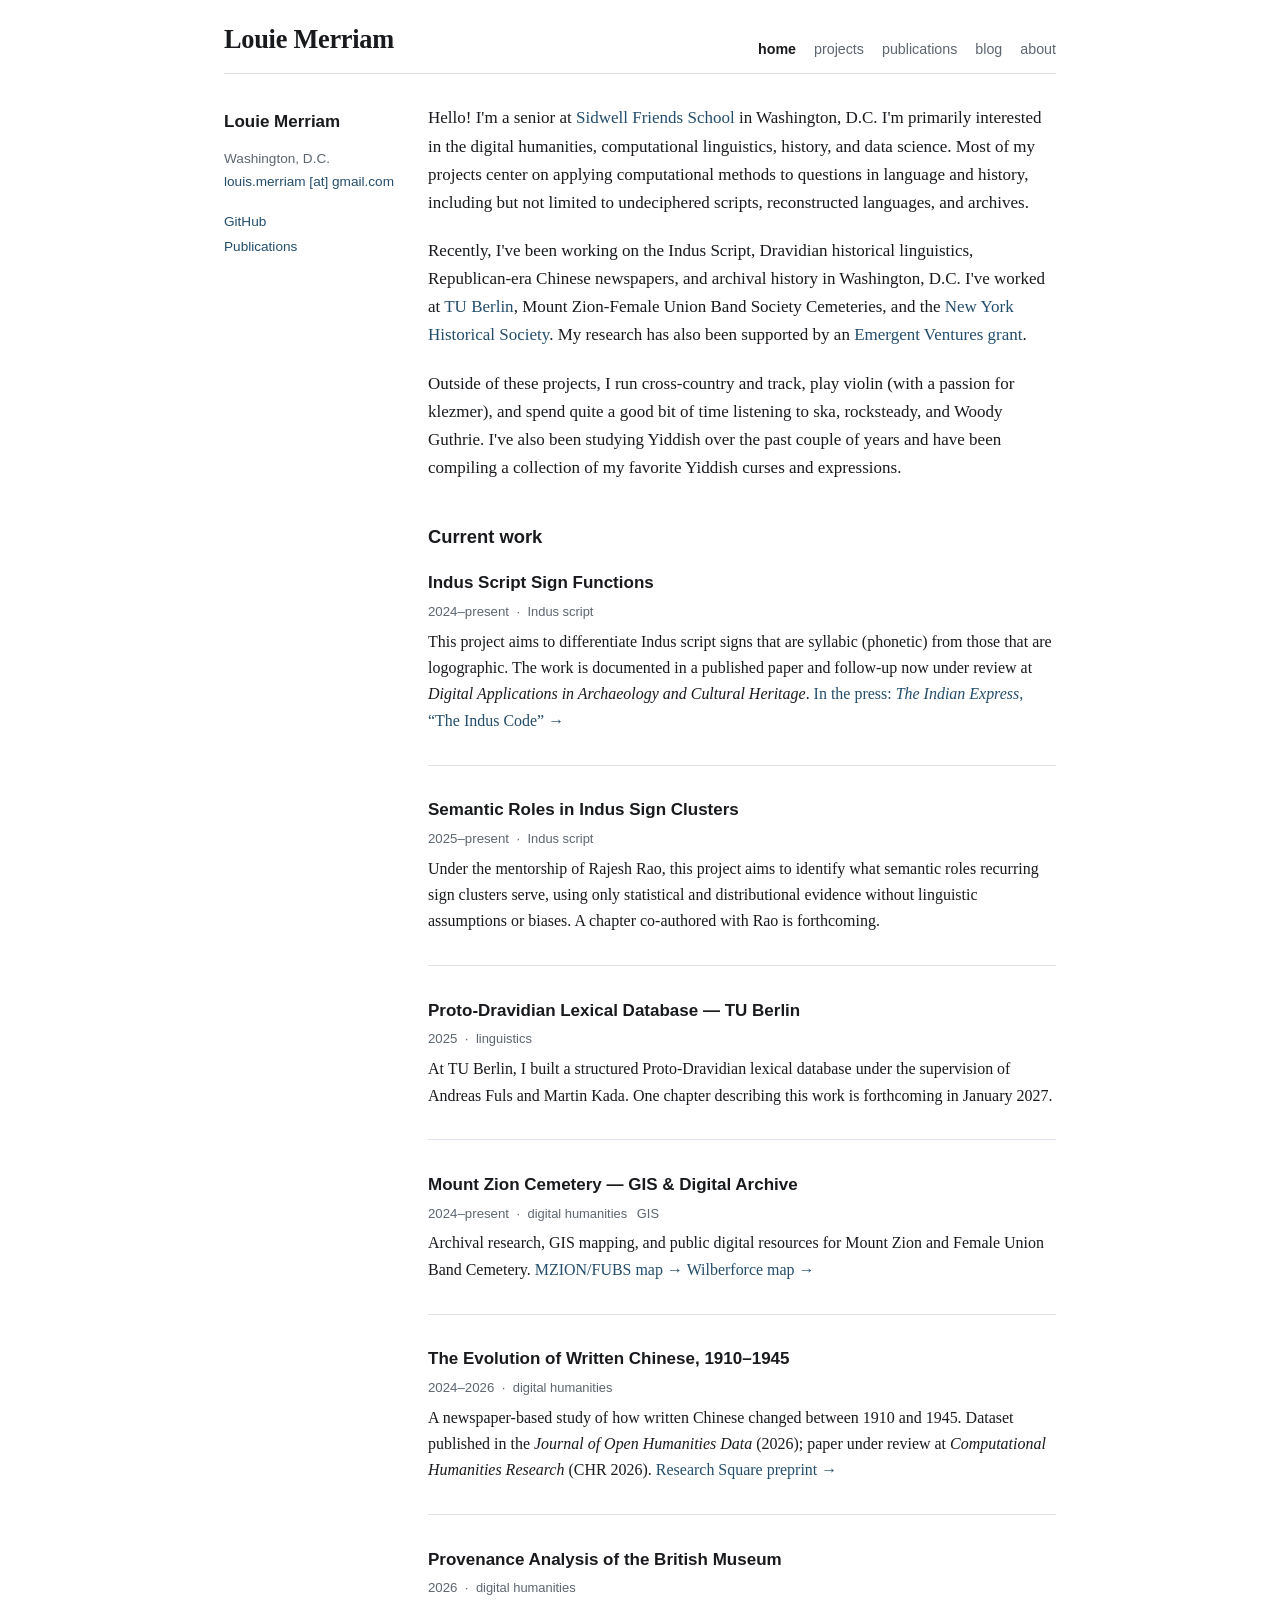
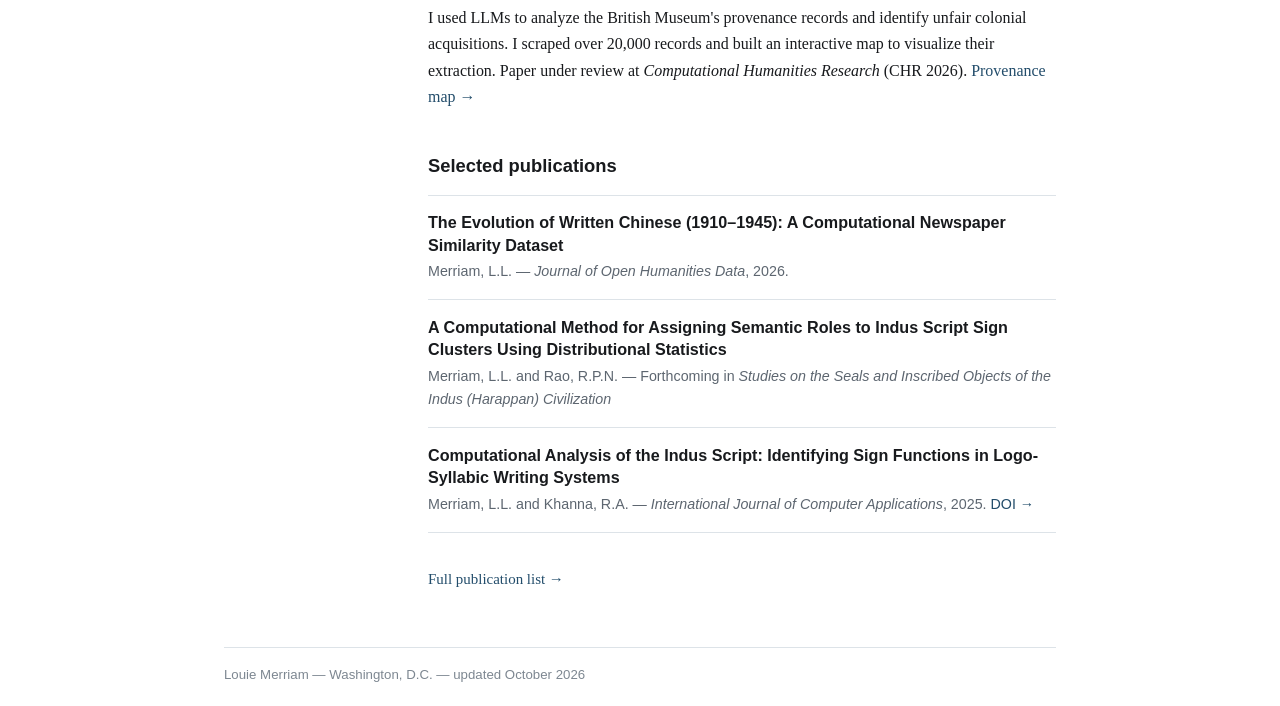
==== commit 579ae3b6: "Apply text edits from the site playground" ====
--- a/index.html
+++ b/index.html
@@ -81,13 +81,8 @@
               <a href="projects.html#indus-signs">Indus Script Sign Functions</a>
             </div>
             <div class="card-meta">2024&ndash;present &nbsp;&middot;&nbsp;
-              <span class="tag">Indus script</span>
-              <span class="tag">published</span>
-            </div>
-            <div class="card-desc">
-              Much of my Indus research asks which signs in the script behave more like
-              syllabic signs, and which behave more like logograms. It includes one
-              published paper and a follow-up now under review at
+              <span class="tag">Indus script</span></div>
+            <div class="card-desc">This project aims to differentiate Indus script signs that are syllabic (phonetic) from those that are logographic. The work is documented in a published paper and follow-up now under review at
               <em>Digital Applications in Archaeology and Cultural Heritage</em>.
               <a href="https://indianexpress.com/article/long-reads/indus-code-cracking-script-ai-statistics-10829038/" target="_blank">In the press: <em>The Indian Express</em>, &ldquo;The Indus Code&rdquo; &rarr;</a>
             </div>
@@ -100,13 +95,11 @@
               <a href="projects.html#indus-semantics">Semantic Roles in Indus Sign Clusters</a>
             </div>
             <div class="card-meta">2025&ndash;present &nbsp;&middot;&nbsp;
-              <span class="tag">Indus script</span>
-              <span class="tag">forthcoming</span>
-            </div>
-            <div class="card-desc">
-              Under the mentorship of Rajesh Rao, this project asks what semantic roles
+              <span class="tag">Indus script</span></div>
+            <div class="card-desc">
+              Under the mentorship of Rajesh Rao, this project aims to identify what semantic roles
               recurring sign clusters serve, using only statistical and distributional
-              evidence and no linguistic assumptions about the script. A chapter
+              evidence without linguistic assumptions or biases. A chapter
               co-authored with Rao is forthcoming.
             </div>
           </div>
@@ -118,9 +111,7 @@
               <a href="projects.html#dravidian">Proto-Dravidian Lexical Database &mdash; TU Berlin</a>
             </div>
             <div class="card-meta">2025 &nbsp;&middot;&nbsp;
-              <span class="tag">linguistics</span>
-              <span class="tag">forthcoming</span>
-            </div>
+              <span class="tag">linguistics</span></div>
             <div class="card-desc">
               At TU Berlin, I built a structured Proto-Dravidian lexical database under
               the supervision of Andreas Fuls and Martin Kada. One chapter describing
@@ -153,9 +144,7 @@
               <a href="projects.html#chinese">The Evolution of Written Chinese, 1910&ndash;1945</a>
             </div>
             <div class="card-meta">2024&ndash;2026 &nbsp;&middot;&nbsp;
-              <span class="tag">digital humanities</span>
-              <span class="tag">published</span>
-            </div>
+              <span class="tag">digital humanities</span></div>
             <div class="card-desc">
               A newspaper-based study of how written Chinese changed between 1910 and 1945.
               Dataset published in the <em>Journal of Open Humanities Data</em> (2026);
@@ -171,11 +160,9 @@
               <a href="projects.html#british-museum">Provenance Analysis of the British Museum</a>
             </div>
             <div class="card-meta">2026 &nbsp;&middot;&nbsp;
-              <span class="tag">digital humanities</span>
-              <span class="tag">under review</span>
-            </div>
-            <div class="card-desc">
-              Using LLMs to analyze the British Museum's provenance records and identify
+              <span class="tag">digital humanities</span></div>
+            <div class="card-desc">
+              I used LLMs to analyze the British Museum's provenance records and identify
               unfair colonial acquisitions. I scraped over 20,000 records and built an
               interactive map to visualize their extraction. Paper under review at
               <em>Computational Humanities Research</em> (CHR 2026).
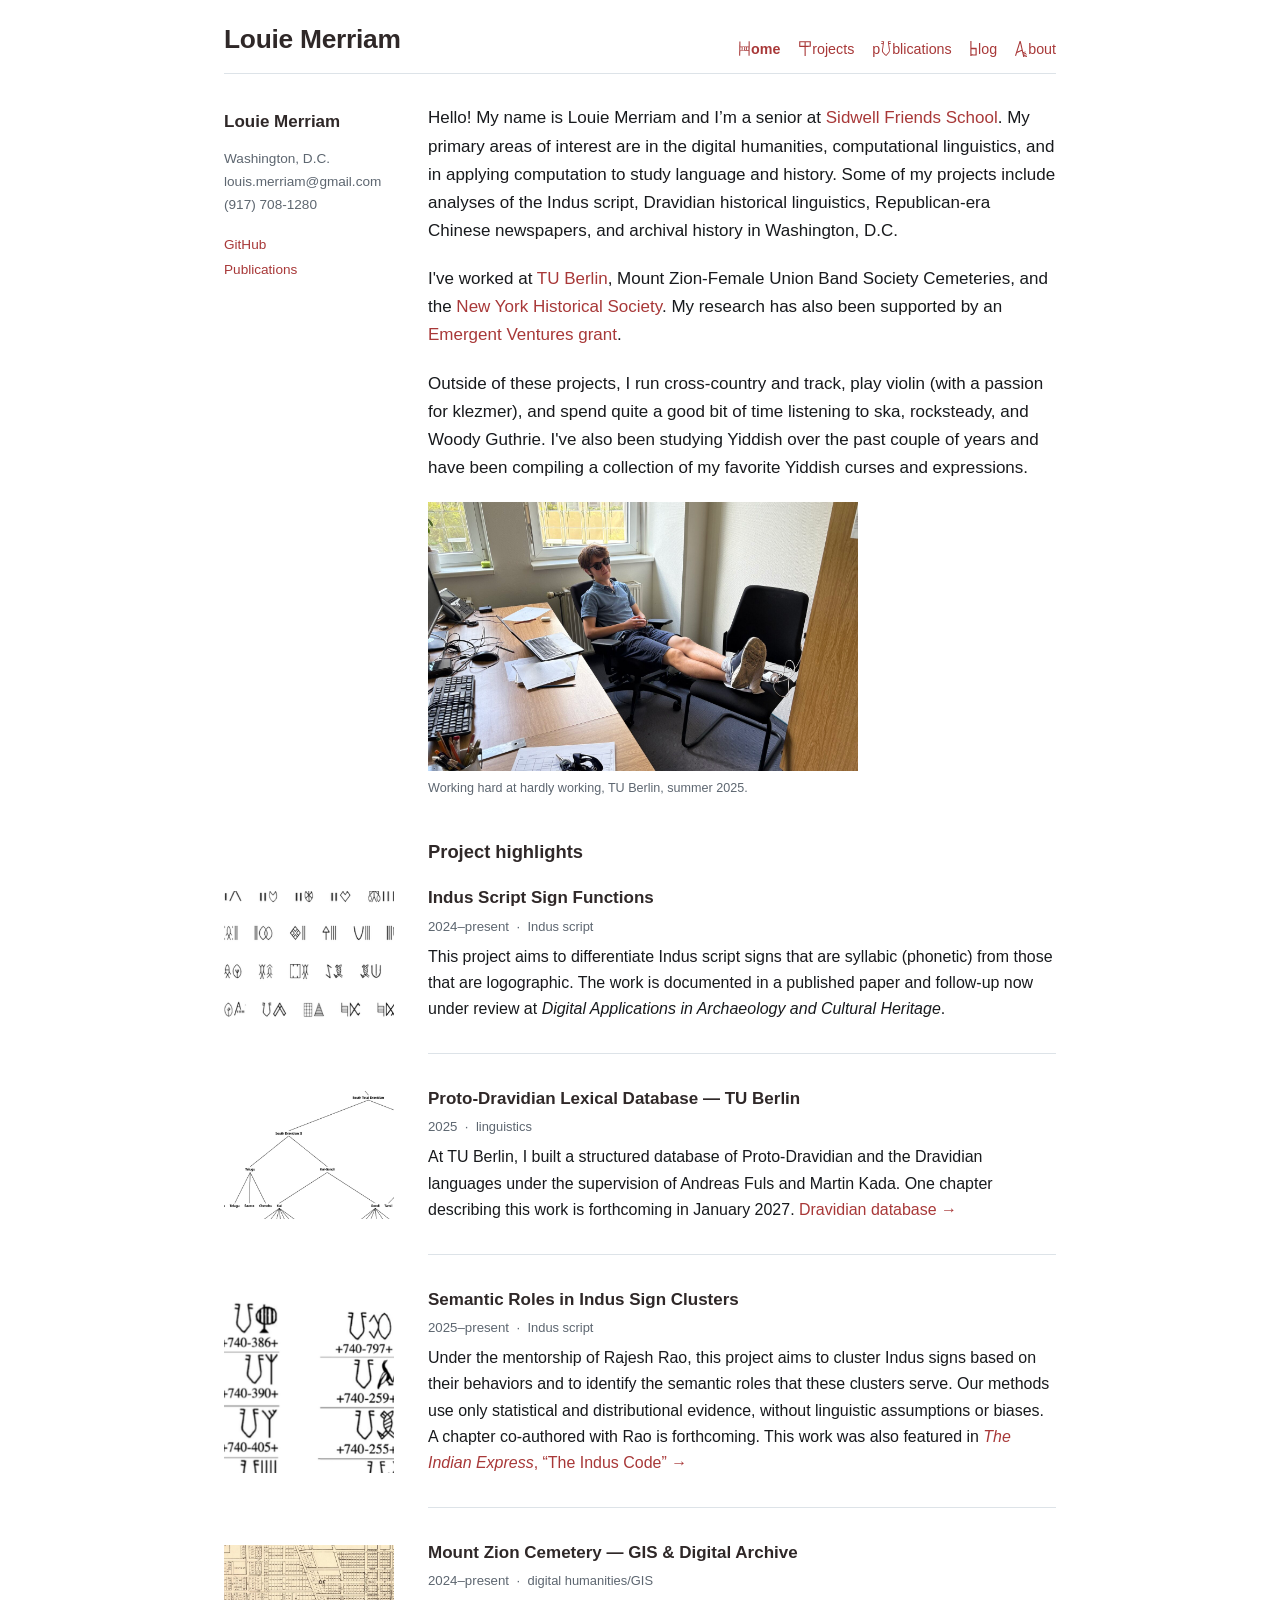
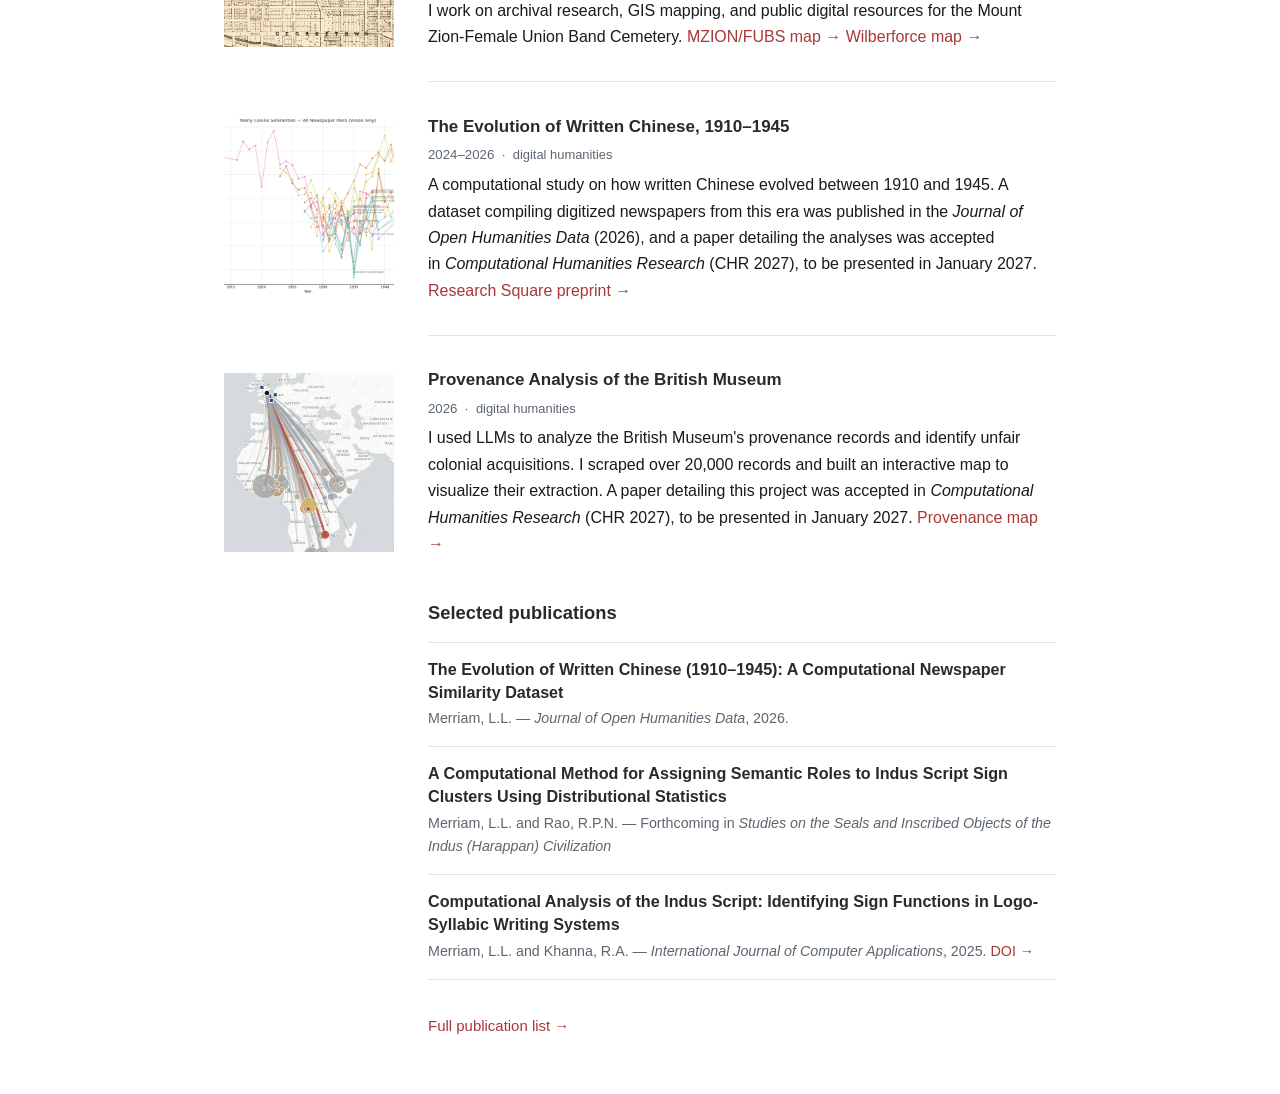
==== commit 75d9f61b: "Site refresh: new type, photo on home, CHR acceptances, project thumbnails, Indus-sign menu - Drop G" ====
--- a/index.html
+++ b/index.html
@@ -20,153 +20,167 @@
   <header>
     <div class="site-title"><a href="index.html">Louie Merriam</a></div>
     <nav>
-      <a href="index.html" class="active">home</a>
-      <a href="projects.html">projects</a>
-      <a href="publications.html">publications</a>
-      <a href="blog.html">blog</a>
-      <a href="about.html">about</a>
+      <a href="index.html" class="active" aria-label="home"><span class="sign sign-h"></span>ome</a>
+      <a href="projects.html" aria-label="projects"><span class="sign sign-p"></span>rojects</a>
+      <a href="publications.html" aria-label="publications">p<span class="sign sign-u"></span>blications</a>
+      <a href="blog.html" aria-label="blog"><span class="sign sign-b"></span>log</a>
+      <a href="about.html" aria-label="about"><span class="sign sign-a"></span>bout</a>
     </nav>
   </header>
 
   <div class="page-body">
-
     <aside class="sidebar">
       <div class="name">Louie Merriam</div>
       <div class="contact">
-        Washington, D.C.<br />
-        <a href="mailto:louis.merriam@gmail.com">louis.merriam [at] gmail.com</a>
+        Washington, D.C.<br />louis.merriam@gmail.com<br /> (917) 708-1280
       </div>
       <div class="sidebar-links">
-        <a href="https://github.com/Louie-Merriam" target="_blank">GitHub</a>
-        <a href="publications.html">Publications</a>
+        <a href="https://github.com/Louie-Merriam" target="_blank">GitHub</a> <a href="publications.html">Publications</a>
       </div>
     </aside>
 
     <main class="main-content">
-
       <p>
-        Hello! I'm a senior at <a href="https://www.sidwell.edu" target="_blank">Sidwell Friends School</a>
-        in Washington, D.C. I'm primarily interested in the digital humanities,
-        computational linguistics, history, and data science. Most of my projects
-        center on applying computational methods to questions in language and history,
-        including but not limited to undeciphered scripts, reconstructed languages,
-        and archives.
+        Hello! My name is Louie Merriam and I&rsquo;m a senior at <a href="https://www.sidwell.edu" target="_blank">Sidwell
+        Friends School</a>. My primary areas of interest are in the digital humanities,
+        computational linguistics, and in applying computation to study language and history. Some
+        of my projects include analyses of the Indus script, Dravidian historical linguistics,
+        Republican-era Chinese newspapers, and archival history in Washington, D.C.
       </p>
 
       <p>
-        Recently, I've been working on the Indus Script, Dravidian historical linguistics,
-        Republican-era Chinese newspapers, and archival history in Washington, D.C.
-        I've worked at <a href="https://www.tu.berlin/en/" target="_blank">TU Berlin</a>,
-        Mount Zion-Female Union Band Society Cemeteries, and the
-        <a href="https://www.nyhistory.org" target="_blank">New York Historical Society</a>.
-        My research has also been supported by an
-        <a href="https://www.mercatus.org/emergent-ventures" target="_blank">Emergent Ventures grant</a>.
+        I've worked at <a href="https://www.tu.berlin/en/" target="_blank">TU Berlin</a>, Mount
+        Zion-Female Union Band Society Cemeteries, and the <a href="https://www.nyhistory.org" target="_blank">New
+        York Historical Society</a>. My research has also been supported by an <a href="https://www.mercatus.org/emergent-ventures" target="_blank">Emergent
+        Ventures grant</a>.
       </p>
 
       <p>
-        Outside of these projects, I run cross-country and track, play violin (with a
-        passion for klezmer), and spend quite a good bit of time listening to ska,
-        rocksteady, and Woody Guthrie. I've also been studying Yiddish over the
-        past couple of years and have been compiling a collection of my favorite
-        Yiddish curses and expressions.
-      </p>
-
-      <h2 class="section-header">Current work</h2>
+        Outside of these projects, I run cross-country and track, play violin (with a passion for
+        klezmer), and spend quite a good bit of time listening to ska, rocksteady, and Woody
+        Guthrie. I've also been studying Yiddish over the past couple of years and have been
+        compiling a collection of my favorite Yiddish curses and expressions.
+      </p>
+
+      <figure class="feature-figure feature-figure-wide">
+        <img src="assets/tu-berlin-office.jpg" alt="Louie Merriam reclining in an office chair at TU Berlin.">
+        <figcaption>
+          Working hard at hardly working, TU Berlin, summer 2025.
+        </figcaption>
+      </figure>
+
+      <h2 class="section-header">Project highlights</h2>
 
       <ul class="card-list">
-
-        <li class="card">
+        <li class="card card-has-img">
+          <div class="card-image-wrap">
+            <a href="projects.html#indus-signs"><img alt="A table of Indus script signs." class="card-img" src="assets/indus-sign-list.png"/></a>
+          </div>
           <div class="card-body">
             <div class="card-title">
               <a href="projects.html#indus-signs">Indus Script Sign Functions</a>
             </div>
-            <div class="card-meta">2024&ndash;present &nbsp;&middot;&nbsp;
-              <span class="tag">Indus script</span></div>
-            <div class="card-desc">This project aims to differentiate Indus script signs that are syllabic (phonetic) from those that are logographic. The work is documented in a published paper and follow-up now under review at
-              <em>Digital Applications in Archaeology and Cultural Heritage</em>.
-              <a href="https://indianexpress.com/article/long-reads/indus-code-cracking-script-ai-statistics-10829038/" target="_blank">In the press: <em>The Indian Express</em>, &ldquo;The Indus Code&rdquo; &rarr;</a>
-            </div>
-          </div>
-        </li>
-
-        <li class="card">
+            <div class="card-meta">2024&ndash;present &nbsp;&middot;&nbsp; <span class="tag">Indus script</span></div>
+            <div class="card-desc">
+              This project aims to differentiate Indus script signs that are syllabic (phonetic) from
+              those that are logographic. The work is documented in a published paper and follow-up now
+              under review at <em>Digital Applications in Archaeology and Cultural Heritage</em>.
+            </div>
+          </div>
+        </li>
+
+        <li class="card card-has-img">
+          <div class="card-image-wrap">
+            <a href="projects.html#dravidian"><img alt="Part of a tree of the Dravidian language family." class="card-img" src="assets/dravidian-tree-detail.png"/></a>
+          </div>
+          <div class="card-body">
+            <div class="card-title">
+              <a href="projects.html#dravidian">Proto-Dravidian Lexical Database &mdash; TU Berlin</a>
+            </div>
+            <div class="card-meta">2025 &nbsp;&middot;&nbsp; <span class="tag">linguistics</span></div>
+            <div class="card-desc">
+              At TU Berlin, I built a structured database of Proto-Dravidian and the Dravidian languages
+              under the supervision of Andreas Fuls and Martin Kada. One chapter describing this work is
+              forthcoming in January 2027. <a href="https://dravidiandb.com/dravi/index.htm" target="_blank">Dravidian
+              database &rarr;</a>
+            </div>
+          </div>
+        </li>
+
+        <li class="card card-has-img">
+          <div class="card-image-wrap">
+            <a href="projects.html#indus-semantics"><img alt="Recurring Indus sign clusters with their sign-number codes." class="card-img" src="assets/indus-sign-clusters.png"/></a>
+          </div>
           <div class="card-body">
             <div class="card-title">
               <a href="projects.html#indus-semantics">Semantic Roles in Indus Sign Clusters</a>
             </div>
-            <div class="card-meta">2025&ndash;present &nbsp;&middot;&nbsp;
-              <span class="tag">Indus script</span></div>
-            <div class="card-desc">
-              Under the mentorship of Rajesh Rao, this project aims to identify what semantic roles
-              recurring sign clusters serve, using only statistical and distributional
-              evidence without linguistic assumptions or biases. A chapter
-              co-authored with Rao is forthcoming.
-            </div>
-          </div>
-        </li>
-
-        <li class="card">
-          <div class="card-body">
-            <div class="card-title">
-              <a href="projects.html#dravidian">Proto-Dravidian Lexical Database &mdash; TU Berlin</a>
-            </div>
-            <div class="card-meta">2025 &nbsp;&middot;&nbsp;
-              <span class="tag">linguistics</span></div>
-            <div class="card-desc">
-              At TU Berlin, I built a structured Proto-Dravidian lexical database under
-              the supervision of Andreas Fuls and Martin Kada. One chapter describing
-              this work is forthcoming in January 2027.
-            </div>
-          </div>
-        </li>
-
-        <li class="card">
+            <div class="card-meta">2025&ndash;present &nbsp;&middot;&nbsp; <span class="tag">Indus script</span></div>
+            <div class="card-desc">
+              Under the mentorship of Rajesh Rao, this project aims to cluster Indus signs based on their
+              behaviors and to identify the semantic roles that these clusters serve. Our methods use only
+              statistical and distributional evidence, without linguistic assumptions or biases. A chapter
+              co-authored with Rao is forthcoming. This work was also featured in&nbsp;<a href="https://indianexpress.com/article/long-reads/indus-code-cracking-script-ai-statistics-10829038/" target="_blank"><em>The
+              Indian Express</em>, &ldquo;The Indus Code&rdquo; &rarr;</a>
+            </div>
+          </div>
+        </li>
+
+        <li class="card card-has-img">
+          <div class="card-image-wrap">
+            <a href="projects.html#cemetery"><img alt="Faehtz &amp; Pratt map of Georgetown, D.C., 1874." class="card-img" src="assets/georgetown-map-1874.jpg"/></a>
+          </div>
           <div class="card-body">
             <div class="card-title">
               <a href="projects.html#cemetery">Mount Zion Cemetery &mdash; GIS &amp; Digital Archive</a>
             </div>
-            <div class="card-meta">2024&ndash;present &nbsp;&middot;&nbsp;
-              <span class="tag">digital humanities</span>
-              <span class="tag">GIS</span>
-            </div>
-            <div class="card-desc">
-              Archival research, GIS mapping, and public digital resources for Mount Zion
-              and Female Union Band Cemetery.
-              <a href="https://louie-merriam.github.io/MZIONFUBS-map/index.html" target="_blank">MZION/FUBS map &rarr;</a>
-              <a href="https://louie-merriam.github.io/wilberforce-map/#16/38.9213/-77.0747" target="_blank">Wilberforce map &rarr;</a>
-            </div>
-          </div>
-        </li>
-
-        <li class="card">
+            <div class="card-meta">
+              2024&ndash;present &nbsp;&middot;&nbsp; <span class="tag">digital humanities/GIS</span>
+            </div>
+            <div class="card-desc">
+              I work on archival research, GIS mapping, and public digital resources for the Mount
+              Zion-Female Union Band Cemetery. <a href="https://louie-merriam.github.io/MZIONFUBS-map/index.html" target="_blank">MZION/FUBS
+              map &rarr;</a> <a href="https://louie-merriam.github.io/wilberforce-map/#16/38.9213/-77.0747" target="_blank">Wilberforce
+              map &rarr;</a>
+            </div>
+          </div>
+        </li>
+
+        <li class="card card-has-img">
+          <div class="card-image-wrap">
+            <a href="projects.html#chinese"><img alt="Yearly cosine similarities between newspaper pairs, 1910&ndash;1945." class="card-img" src="assets/chinese-cosine-similarity.png"/></a>
+          </div>
           <div class="card-body">
             <div class="card-title">
               <a href="projects.html#chinese">The Evolution of Written Chinese, 1910&ndash;1945</a>
             </div>
-            <div class="card-meta">2024&ndash;2026 &nbsp;&middot;&nbsp;
-              <span class="tag">digital humanities</span></div>
-            <div class="card-desc">
-              A newspaper-based study of how written Chinese changed between 1910 and 1945.
-              Dataset published in the <em>Journal of Open Humanities Data</em> (2026);
-              paper under review at <em>Computational Humanities Research</em> (CHR 2026).
-              <a href="https://www.researchsquare.com/article/rs-7745967/v1" target="_blank">Research Square preprint &rarr;</a>
-            </div>
-          </div>
-        </li>
-
-        <li class="card">
+            <div class="card-meta">2024&ndash;2026 &nbsp;&middot;&nbsp; <span class="tag">digital humanities</span></div>
+            <div class="card-desc">
+              A computational study on how written Chinese evolved between 1910 and 1945. A dataset
+              compiling digitized newspapers from this era was published in the <em>Journal of Open
+              Humanities Data</em> (2026), and a paper detailing the analyses was accepted
+              in&nbsp;<em>Computational Humanities Research</em> (CHR 2027), to be presented in January
+              2027. <a href="https://www.researchsquare.com/article/rs-7745967/v1" target="_blank">Research
+              Square preprint &rarr;</a>
+            </div>
+          </div>
+        </li>
+
+        <li class="card card-has-img">
+          <div class="card-image-wrap">
+            <a href="projects.html#british-museum"><img alt="Map of African artifact origins and their routes to the British Museum." class="card-img" src="assets/bm-provenance-map.jpg"/></a>
+          </div>
           <div class="card-body">
             <div class="card-title">
               <a href="projects.html#british-museum">Provenance Analysis of the British Museum</a>
             </div>
-            <div class="card-meta">2026 &nbsp;&middot;&nbsp;
-              <span class="tag">digital humanities</span></div>
-            <div class="card-desc">
-              I used LLMs to analyze the British Museum's provenance records and identify
-              unfair colonial acquisitions. I scraped over 20,000 records and built an
-              interactive map to visualize their extraction. Paper under review at
-              <em>Computational Humanities Research</em> (CHR 2026).
-              <a href="https://louie-merriam.github.io/AfricanArtifactsRestitution/" target="_blank">Provenance map &rarr;</a>
+            <div class="card-meta">2026 &nbsp;&middot;&nbsp; <span class="tag">digital humanities</span></div>
+            <div class="card-desc">
+              I used LLMs to analyze the British Museum's provenance records and identify unfair colonial
+              acquisitions. I scraped over 20,000 records and built an interactive map to visualize their
+              extraction. A paper detailing this project was accepted in&nbsp;<em>Computational Humanities
+              Research</em> (CHR 2027), to be presented in January 2027. <a href="https://louie-merriam.github.io/AfricanArtifactsRestitution/" target="_blank">Provenance
+              map &rarr;</a>
             </div>
           </div>
         </li>
@@ -178,34 +192,37 @@
       <ul class="pub-list">
         <li class="pub-item">
           <div class="pub-title">
-            The Evolution of Written Chinese (1910&ndash;1945): A Computational Newspaper Similarity Dataset
+            The Evolution of Written Chinese (1910&ndash;1945): A Computational Newspaper Similarity
+            Dataset
           </div>
           <div class="pub-meta">
-            Merriam, L.L. &mdash;
-            <em>Journal of Open Humanities Data</em>, 2026.
-          </div>
-        </li>
+            Merriam, L.L. &mdash; <em>Journal of Open Humanities Data</em>, 2026.
+          </div>
+        </li>
+
         <li class="pub-item">
           <div class="pub-title">
-            A Computational Method for Assigning Semantic Roles to Indus Script Sign Clusters
-            Using Distributional Statistics
+            A Computational Method for Assigning Semantic Roles to Indus Script Sign Clusters Using
+            Distributional Statistics
           </div>
           <div class="pub-meta">
-            Merriam, L.L. and Rao, R.P.N. &mdash; Forthcoming in
-            <em>Studies on the Seals and Inscribed Objects of the Indus (Harappan) Civilization</em>
-          </div>
-        </li>
+            Merriam, L.L. and Rao, R.P.N. &mdash; Forthcoming in <em>Studies on the Seals and Inscribed
+            Objects of the Indus (Harappan) Civilization</em>
+          </div>
+        </li>
+
         <li class="pub-item">
           <div class="pub-title">
-            Computational Analysis of the Indus Script: Identifying Sign Functions in
-            Logo-Syllabic Writing Systems
+            Computational Analysis of the Indus Script: Identifying Sign Functions in Logo-Syllabic
+            Writing Systems
           </div>
           <div class="pub-meta">
-            Merriam, L.L. and Khanna, R.A. &mdash;
-            <em>International Journal of Computer Applications</em>, 2025.
-            <a href="https://doi.org/10.5120/ijca2025926075" target="_blank">DOI &rarr;</a>
-          </div>
-        </li>
+            Merriam, L.L. and Khanna, R.A. &mdash; <em>International Journal of Computer
+            Applications</em>, 2025. <a href="https://doi.org/10.5120/ijca2025926075" target="_blank">DOI
+            &rarr;</a>
+          </div>
+        </li>
+
       </ul>
 
       <p style="margin-top: 1em; font-size: 0.88rem;">
@@ -216,10 +233,6 @@
 
   </div>
 
-  <footer>
-    <div>Louie Merriam &mdash; Washington, D.C. &mdash; updated October 2026</div>
-  </footer>
-
 </div>
 
 </body>
--- a/style.css
+++ b/style.css
@@ -10,14 +10,38 @@
 }
 
 :root {
-  --accent:    #234d6b;
-  --accent-lt: #234d6b;
+  /* --- Colors ---
+       --accent  : links            --nav     : the page links in the top bar
+       --heading : site title, section headers, project and paper titles
+       --text    : body text        --muted   : dates, tags, captions, metadata
+       --bg      : page background  --border  : hairlines between entries
+  */
+  --accent:    #a83838;
+  --accent-lt: #a83838;
+  --nav:       #a83838;
+  --heading:   #2f2828;
   --text:      #181a1d;
   --muted:     #5d6670;
   --border:    #dde3e8;
   --bg:        #ffffff;
   --sidebar-w: 170px;
+  --col-gap:   34px;
   --max-w:     880px;
+
+  /* --- Type ---
+     Every font on the site comes from these two variables, so this is the
+     only place to edit when trying a new typeface.
+       --font-body : paragraphs, project blurbs, CV details (was Georgia)
+       --font-ui   : site title, nav, headings, captions, metadata
+     A few alternatives to paste into --font-body:
+       Georgia, 'Times New Roman', Times, serif                       (the original)
+       Charter, 'Bitstream Charter', 'Sitka Text', Cambria, serif    (system serif, no download)
+       'Source Serif 4', Georgia, serif                              (needs the Google Fonts <link> in each page's <head>)
+       'Literata', Georgia, serif                                    (needs the Google Fonts <link>)
+       Inter, system-ui, sans-serif                                  (needs the Google Fonts <link>)
+  */
+  --font-ui:   'Helvetica Neue', Helvetica, Arial, sans-serif;
+  --font-body: var(--font-ui);
 }
 
 html {
@@ -26,7 +50,7 @@
 }
 
 body {
-  font-family: Georgia, 'Times New Roman', Times, serif;
+  font-family: var(--font-body);
   color: var(--text);
   background: var(--bg);
   line-height: 1.65;
@@ -61,11 +85,11 @@
 }
 
 .site-title {
-  font-family: Georgia, 'Times New Roman', Times, serif;
+  font-family: var(--font-ui);
   font-size: 1.55rem;
   font-weight: 600;
   letter-spacing: -0.01em;
-  color: var(--text);
+  color: var(--heading);
   margin-bottom: 0;
 }
 
@@ -81,32 +105,81 @@
 }
 
 nav a {
-  font-family: 'Helvetica Neue', Helvetica, Arial, sans-serif;
+  font-family: var(--font-ui);
   font-size: 0.84rem;
   font-weight: 400;
   letter-spacing: 0;
   text-transform: none;
-  color: var(--muted);
+  color: var(--nav);
   padding-bottom: 0;
   border-bottom: none;
   transition: color 0.15s ease;
 }
 
 nav a:hover {
-  color: var(--text);
+  color: var(--nav);
   text-decoration: underline;
 }
 
 nav a.active {
-  color: var(--text);
+  color: var(--nav);
   font-weight: 600;
+}
+
+/* Indus signs standing in for letters of the menu items (sign-h is the
+   sign used for "h", and so on). The shapes are SVG files in assets/signs/,
+   used as masks so they take the link's color (hover, active, and --nav all
+   apply). Each item also carries aria-label with the full word for screen
+   readers. */
+nav .sign {
+  display: inline-block;
+  height: 1.12em;
+  vertical-align: -0.2em;
+  margin: 0 0.06em 0 0.02em;
+  background-color: currentColor;
+  -webkit-mask-repeat: no-repeat;
+  mask-repeat: no-repeat;
+  -webkit-mask-position: center;
+  mask-position: center;
+  -webkit-mask-size: contain;
+  mask-size: contain;
+}
+
+nav .sign-h {
+  width: 0.8em;
+  -webkit-mask-image: url(assets/signs/h.svg);
+  mask-image: url(assets/signs/h.svg);
+}
+
+nav .sign-p {
+  width: 0.89em;
+  -webkit-mask-image: url(assets/signs/p.svg);
+  mask-image: url(assets/signs/p.svg);
+}
+
+nav .sign-u {
+  width: 0.76em;
+  -webkit-mask-image: url(assets/signs/u.svg);
+  mask-image: url(assets/signs/u.svg);
+}
+
+nav .sign-b {
+  width: 0.51em;
+  -webkit-mask-image: url(assets/signs/b.svg);
+  mask-image: url(assets/signs/b.svg);
+}
+
+nav .sign-a {
+  width: 0.84em;
+  -webkit-mask-image: url(assets/signs/a.svg);
+  mask-image: url(assets/signs/a.svg);
 }
 
 /* --- Main layout --- */
 .page-body {
   display: grid;
   grid-template-columns: var(--sidebar-w) 1fr;
-  gap: 34px;
+  gap: var(--col-gap);
   padding: 30px 0 56px;
 }
 
@@ -121,22 +194,24 @@
 }
 
 .sidebar .name {
-  font-family: 'Helvetica Neue', Helvetica, Arial, sans-serif;
+  font-family: var(--font-ui);
   font-size: 1rem;
   font-weight: 600;
   margin-bottom: 10px;
-  color: var(--text);
+  color: var(--heading);
 }
 
 .sidebar .contact {
   font-size: 0.8rem;
   color: var(--muted);
   line-height: 1.7;
-  font-family: 'Helvetica Neue', Helvetica, Arial, sans-serif;
-}
-
-.sidebar .contact a {
-  color: var(--accent);
+  font-family: var(--font-ui);
+}
+
+/* Email addresses read as plain text (they still work as links). */
+.sidebar .contact a,
+a[href^="mailto:"] {
+  color: inherit;
 }
 
 .sidebar-links {
@@ -147,7 +222,7 @@
 }
 
 .sidebar-links a {
-  font-family: 'Helvetica Neue', Helvetica, Arial, sans-serif;
+  font-family: var(--font-ui);
   font-size: 0.8rem;
   color: var(--accent);
 }
@@ -176,13 +251,13 @@
 
 /* --- Section headers --- */
 .section-header {
-  font-family: 'Helvetica Neue', Helvetica, Arial, sans-serif;
+  font-family: var(--font-ui);
   font-size: 1.08rem;
   font-weight: 600;
   margin: 2.2em 0 0.75em;
   padding-bottom: 0;
   border-bottom: none;
-  color: var(--text);
+  color: var(--heading);
   clear: both;
 }
 
@@ -215,11 +290,11 @@
 }
 
 .card-title {
-  font-family: 'Helvetica Neue', Helvetica, Arial, sans-serif;
+  font-family: var(--font-ui);
   font-weight: 600;
   font-size: 1rem;
   margin-bottom: 0.2em;
-  color: var(--text);
+  color: var(--heading);
 }
 
 .card-title a {
@@ -232,7 +307,7 @@
 }
 
 .card-meta {
-  font-family: 'Helvetica Neue', Helvetica, Arial, sans-serif;
+  font-family: var(--font-ui);
   font-size: 0.78rem;
   color: var(--muted);
   margin-bottom: 0.45em;
@@ -260,6 +335,60 @@
 
 .card-image-wrap {
   flex: 0 0 150px;
+}
+
+.card-image-wrap a {
+  display: block;
+}
+
+/* On two-column pages (home), a card's image hangs in the sidebar column
+   beside its text instead of taking space inside the text column. The image
+   is cropped to the height of the text: top edge on the title's cap line,
+   bottom edge on the last line of the description. */
+.page-body:not(.single-col) .main-content .card-has-img {
+  display: grid;
+  grid-template-columns: var(--sidebar-w) minmax(0, 1fr);
+  gap: var(--col-gap);
+  align-items: stretch;
+  margin-left: calc(-1 * (var(--sidebar-w) + var(--col-gap)));
+  border-bottom: none;
+  padding-bottom: 0;
+}
+
+.page-body:not(.single-col) .main-content .card-has-img .card-image-wrap {
+  flex: none;
+  width: var(--sidebar-w);
+  position: relative;                       /* the image fills this box, so the row's
+                                               height comes from the text alone */
+  min-height: 0;
+  margin-top: 0.38rem;                      /* down to the title's cap line */
+  margin-bottom: calc(1.8em + 0.3rem);      /* past the body's padding, up to the last baseline */
+}
+
+.page-body:not(.single-col) .main-content .card-has-img:last-child .card-image-wrap {
+  margin-bottom: 0.3rem;
+}
+
+.page-body:not(.single-col) .main-content .card-has-img .card-image-wrap a {
+  position: absolute;
+  inset: 0;
+}
+
+.page-body:not(.single-col) .main-content .card-has-img .card-img {
+  width: 100%;
+  height: 100%;
+  aspect-ratio: auto;
+  object-fit: cover;
+}
+
+.page-body:not(.single-col) .main-content .card-has-img .card-body {
+  border-bottom: 1px solid var(--border);
+  padding-bottom: 1.8em;
+}
+
+.page-body:not(.single-col) .main-content .card-has-img:last-child .card-body {
+  border-bottom: none;
+  padding-bottom: 0;
 }
 
 .card-img {
@@ -306,7 +435,7 @@
 
 .feature-figure figcaption {
   margin-top: 0.45rem;
-  font-family: 'Helvetica Neue', Helvetica, Arial, sans-serif;
+  font-family: var(--font-ui);
   font-size: 0.74rem;
   line-height: 1.45;
   color: var(--muted);
@@ -319,7 +448,7 @@
 }
 
 .feature-figure-wide {
-  max-width: 460px;
+  max-width: 430px;
   margin: 1rem 0 1.35rem;
 }
 
@@ -327,6 +456,13 @@
   aspect-ratio: 16 / 10;
   object-fit: cover;
   object-position: center;
+}
+
+/* A figure that opens a page (e.g. the photo at the top of the home page)
+   sits flush with the top of the column. */
+.main-content > .feature-figure:first-child {
+  margin-top: 0;
+  margin-bottom: 1.6rem;
 }
 
 /* --- Blog post page --- */
@@ -337,15 +473,16 @@
 }
 
 .post-title {
-  font-family: 'Helvetica Neue', Helvetica, Arial, sans-serif;
+  font-family: var(--font-ui);
   font-size: 1.7rem;
   font-weight: 700;
   line-height: 1.25;
   margin-bottom: 0.4em;
+  color: var(--heading);
 }
 
 .post-meta {
-  font-family: 'Helvetica Neue', Helvetica, Arial, sans-serif;
+  font-family: var(--font-ui);
   font-size: 0.82rem;
   color: var(--muted);
 }
@@ -355,7 +492,7 @@
 }
 
 .post-body h2 {
-  font-family: 'Helvetica Neue', Helvetica, Arial, sans-serif;
+  font-family: var(--font-ui);
   font-size: 1.15rem;
   font-weight: 700;
   margin: 2em 0 0.6em;
@@ -364,7 +501,7 @@
 /* --- Tag pills --- */
 .tag {
   display: inline-block;
-  font-family: 'Helvetica Neue', Helvetica, Arial, sans-serif;
+  font-family: var(--font-ui);
   font-size: 0.76rem;
   font-weight: 400;
   letter-spacing: 0;
@@ -378,7 +515,7 @@
 
 /* --- Back link --- */
 .back-link {
-  font-family: 'Helvetica Neue', Helvetica, Arial, sans-serif;
+  font-family: var(--font-ui);
   font-size: 0.82rem;
   color: var(--muted);
   display: inline-block;
@@ -407,10 +544,10 @@
 }
 
 .pub-title {
-  font-family: 'Helvetica Neue', Helvetica, Arial, sans-serif;
+  font-family: var(--font-ui);
   font-size: 0.95rem;
   font-weight: 600;
-  color: var(--text);
+  color: var(--heading);
   margin-bottom: 0.25em;
   line-height: 1.4;
 }
@@ -418,7 +555,7 @@
 .pub-meta {
   font-size: 0.84rem;
   color: var(--muted);
-  font-family: 'Helvetica Neue', Helvetica, Arial, sans-serif;
+  font-family: var(--font-ui);
 }
 
 .pub-note {
@@ -430,7 +567,7 @@
 
 .pub-status {
   display: inline-block;
-  font-family: 'Helvetica Neue', Helvetica, Arial, sans-serif;
+  font-family: var(--font-ui);
   font-size: 0.72rem;
   font-weight: 500;
   letter-spacing: 0;
@@ -451,9 +588,14 @@
   color: var(--muted);
 }
 
+.pub-status.accepted {
+  background: transparent;
+  color: var(--muted);
+}
+
 /* --- Section subheader --- */
 .section-subheader {
-  font-family: 'Helvetica Neue', Helvetica, Arial, sans-serif;
+  font-family: var(--font-ui);
   font-size: 0.82rem;
   font-weight: 700;
   letter-spacing: 0.07em;
@@ -474,14 +616,14 @@
 }
 
 .cv-where {
-  font-family: 'Helvetica Neue', Helvetica, Arial, sans-serif;
+  font-family: var(--font-ui);
   font-size: 0.95rem;
   color: var(--text);
   margin-bottom: 0.15em;
 }
 
 .cv-when {
-  font-family: 'Helvetica Neue', Helvetica, Arial, sans-serif;
+  font-family: var(--font-ui);
   font-size: 0.78rem;
   color: var(--muted);
   margin-bottom: 0.4em;
@@ -513,7 +655,7 @@
 footer {
   border-top: 1px solid var(--border);
   padding: 16px 0 20px;
-  font-family: 'Helvetica Neue', Helvetica, Arial, sans-serif;
+  font-family: var(--font-ui);
   font-size: 0.78rem;
   color: #7d8791;
 }
@@ -534,7 +676,7 @@
 .inline-photo-caption {
   display: block;
   margin-top: 0.35rem;
-  font-family: 'Helvetica Neue', Helvetica, Arial, sans-serif;
+  font-family: var(--font-ui);
   font-size: 0.72rem;
   line-height: 1.4;
   color: var(--muted);
@@ -564,6 +706,27 @@
   .card-has-img {
     flex-direction: column;
     gap: 14px;
+  }
+
+  .page-body:not(.single-col) .main-content .card-has-img {
+    grid-template-columns: 1fr;
+    gap: 14px;
+    margin-left: 0;
+  }
+
+  .page-body:not(.single-col) .main-content .card-has-img .card-image-wrap {
+    width: 100%;
+    margin: 0;
+    position: static;
+  }
+
+  .page-body:not(.single-col) .main-content .card-has-img .card-image-wrap a {
+    position: static;
+  }
+
+  .page-body:not(.single-col) .main-content .card-has-img .card-img {
+    height: auto;
+    aspect-ratio: 16 / 9;
   }
 
   .projects-content .card-has-img {
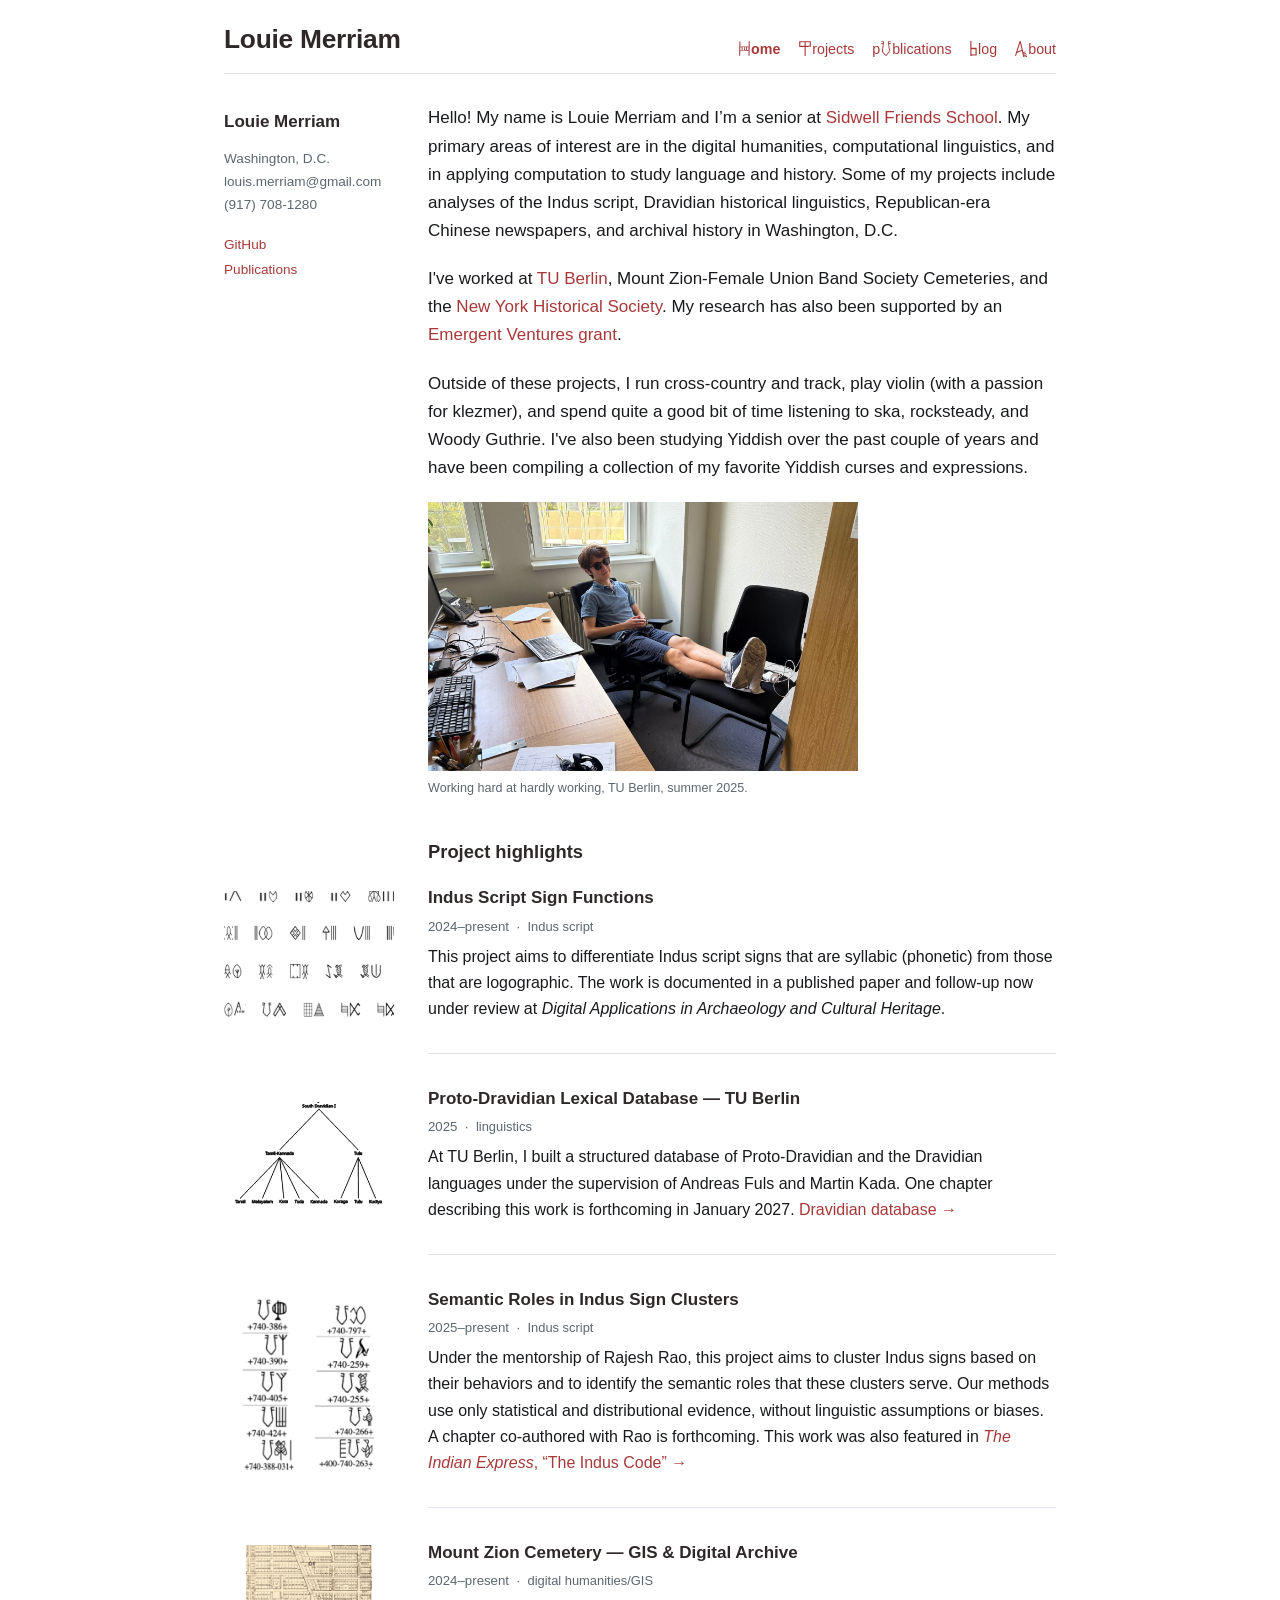
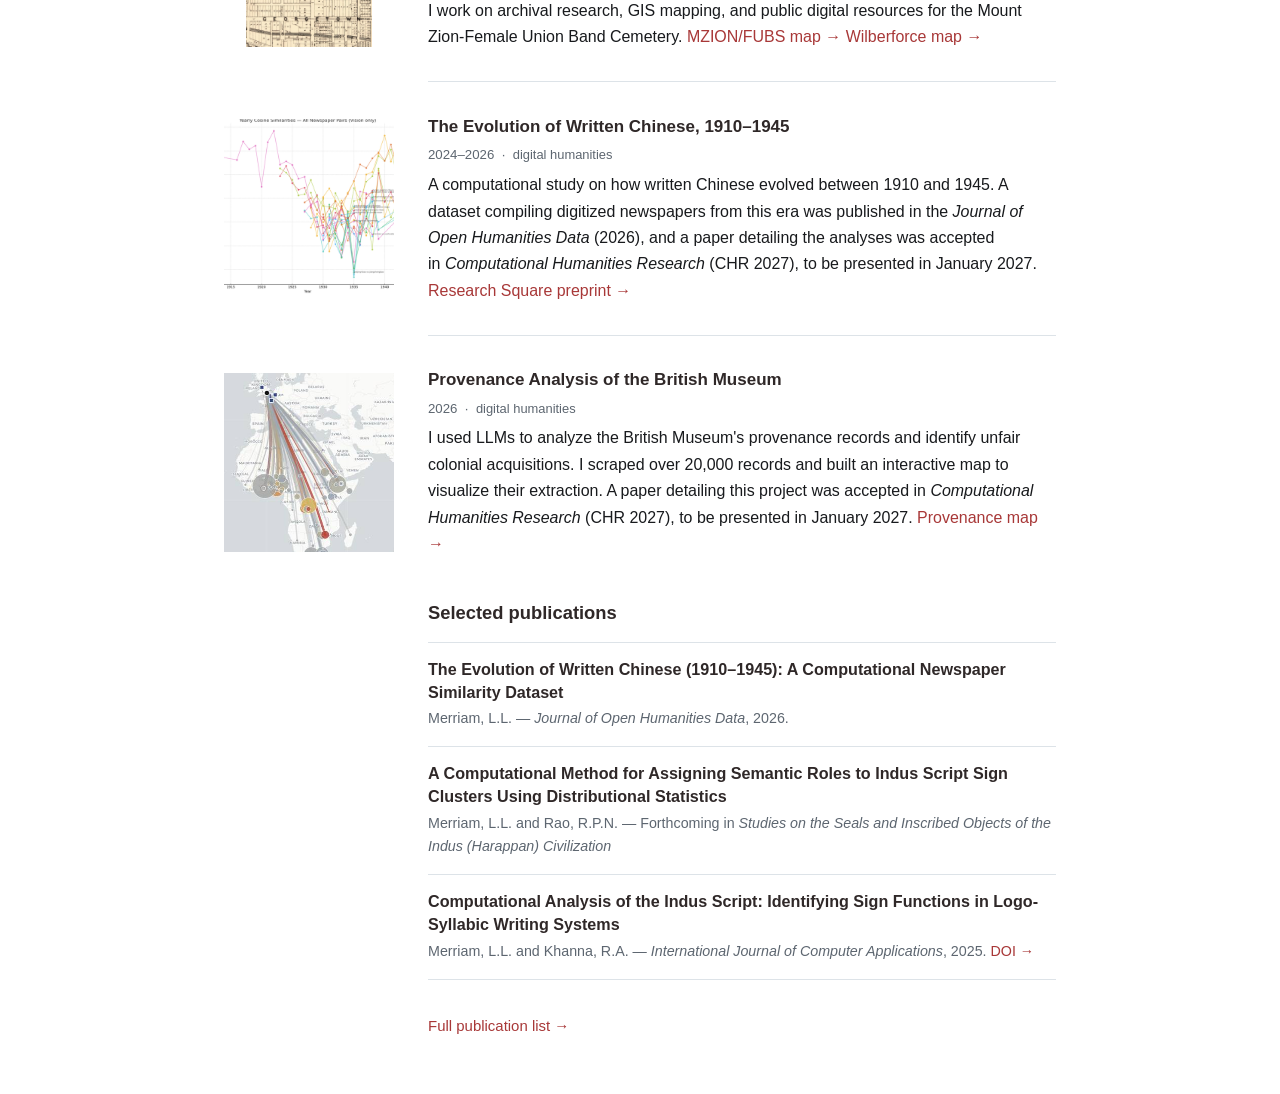
==== commit e2707ec3: "Home thumbnails: stop cropping the map, tree and sign-cluster images - Three thumbnails are now fitt" ====
--- a/index.html
+++ b/index.html
@@ -91,7 +91,7 @@
 
         <li class="card card-has-img">
           <div class="card-image-wrap">
-            <a href="projects.html#dravidian"><img alt="Part of a tree of the Dravidian language family." class="card-img" src="assets/dravidian-tree-detail.png"/></a>
+            <a href="projects.html#dravidian"><img class="card-img fit" src="assets/dravidian-tree-detail.png" alt="The South Dravidian I branch of the Dravidian language family tree."></a>
           </div>
           <div class="card-body">
             <div class="card-title">
@@ -109,7 +109,7 @@
 
         <li class="card card-has-img">
           <div class="card-image-wrap">
-            <a href="projects.html#indus-semantics"><img alt="Recurring Indus sign clusters with their sign-number codes." class="card-img" src="assets/indus-sign-clusters.png"/></a>
+            <a href="projects.html#indus-semantics"><img class="card-img fit" src="assets/indus-sign-clusters.png" alt="Recurring Indus sign clusters with their sign-number codes."></a>
           </div>
           <div class="card-body">
             <div class="card-title">
@@ -128,7 +128,7 @@
 
         <li class="card card-has-img">
           <div class="card-image-wrap">
-            <a href="projects.html#cemetery"><img alt="Faehtz &amp; Pratt map of Georgetown, D.C., 1874." class="card-img" src="assets/georgetown-map-1874.jpg"/></a>
+            <a href="projects.html#cemetery"><picture><source media="(max-width: 640px)" srcset="assets/georgetown-map-1874-wide.jpg"><img class="card-img fit" src="assets/georgetown-map-1874.jpg" alt="Faehtz &amp; Pratt map of Georgetown, D.C., 1874."></picture></a>
           </div>
           <div class="card-body">
             <div class="card-title">
--- a/style.css
+++ b/style.css
@@ -381,6 +381,14 @@
   object-fit: cover;
 }
 
+/* Images that must never be cropped (diagrams, figures with labels, the
+   Georgetown map): fit inside the box instead, hanging from its top edge. */
+.card-img.fit,
+.page-body:not(.single-col) .main-content .card-has-img .card-img.fit {
+  object-fit: contain;
+  object-position: 50% 0;
+}
+
 .page-body:not(.single-col) .main-content .card-has-img .card-body {
   border-bottom: 1px solid var(--border);
   padding-bottom: 1.8em;
